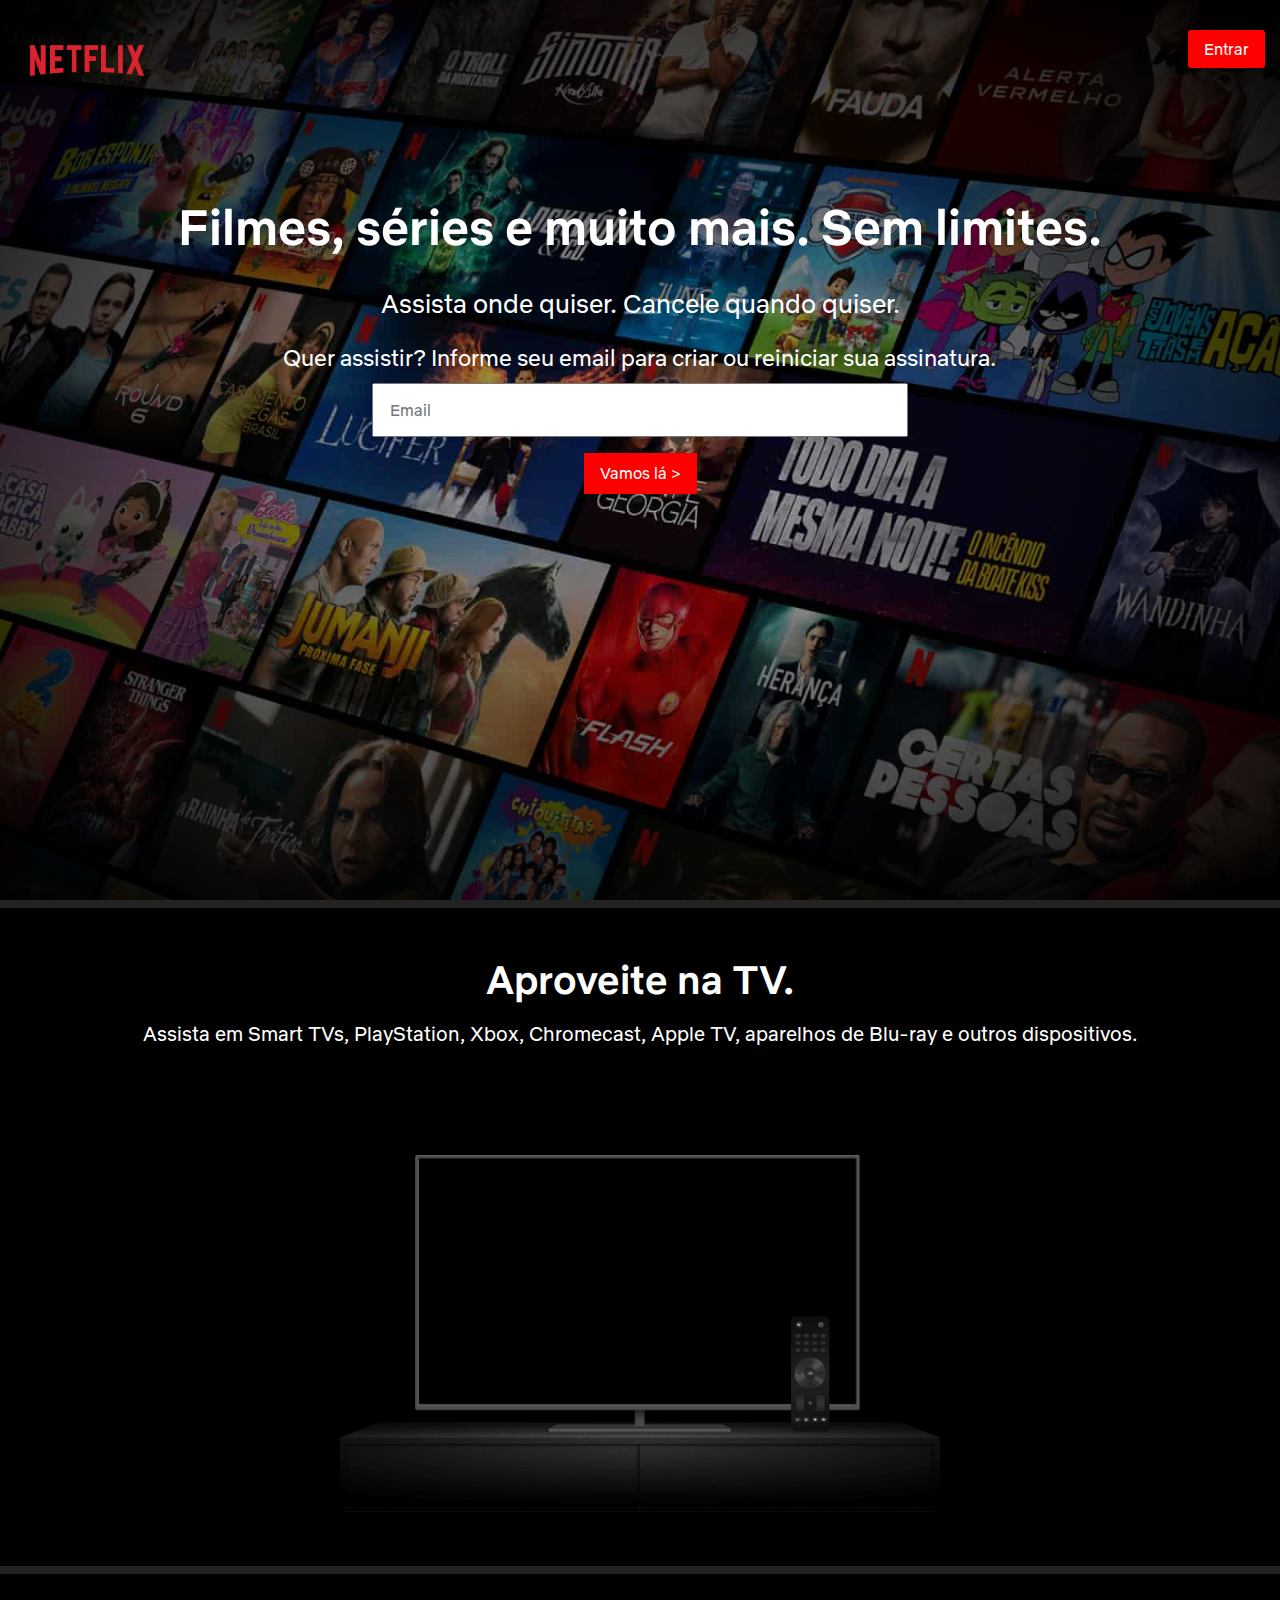
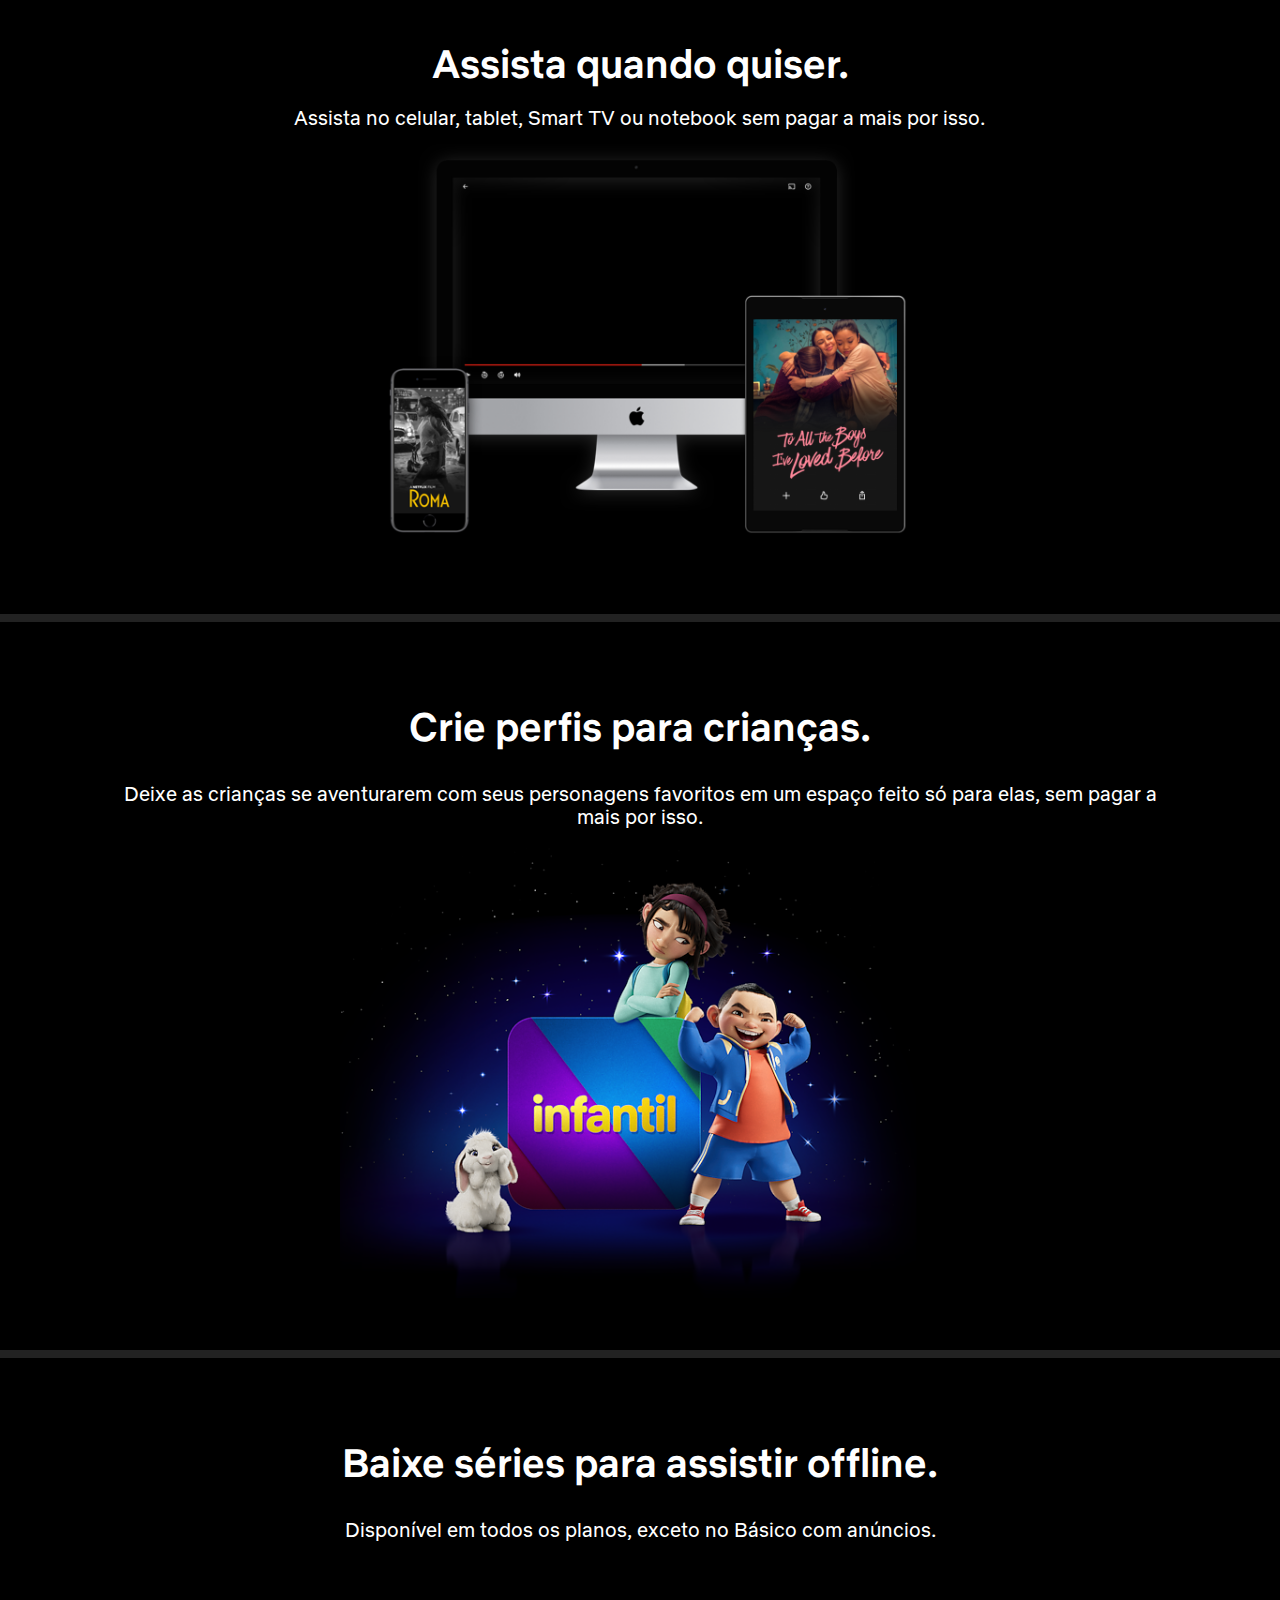
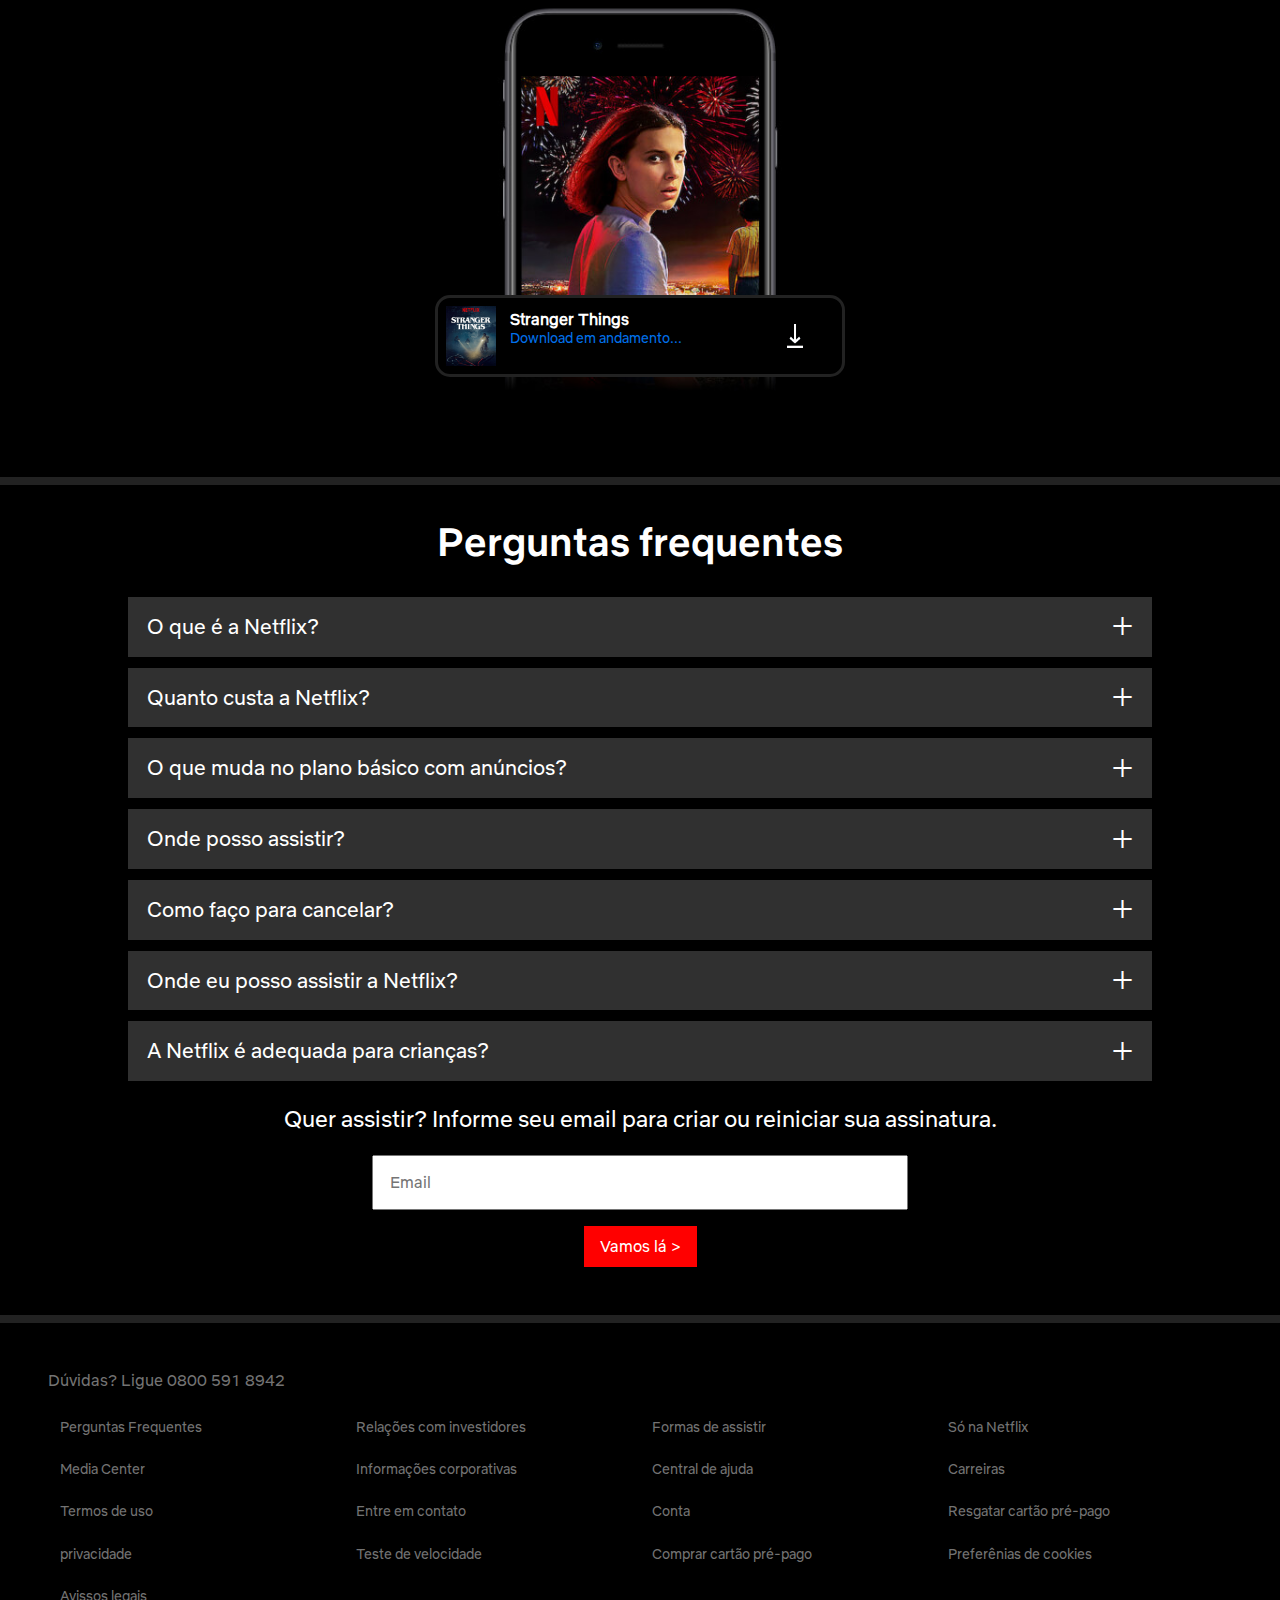
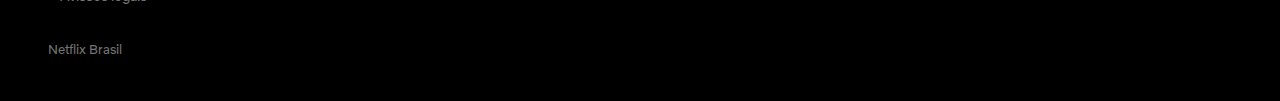
==== index.html @ 90522def "feat: finalizando a resposividade de 740px" ====
<!DOCTYPE html>
<html lang="pt-br">
<head>
    <meta charset="UTF-8">
    <meta http-equiv="X-UA-Compatible" content="IE=edge">
    <meta name="viewport" content="width=device-width, initial-scale=1.0">

    <!--Estilos-->
    <link rel="stylesheet" href="src/css/normalize.css">
    <link rel="stylesheet" href="src/css/styles.css">

    <title>Viniflix</title>
</head>
<body>
    <div class="background">
        <header class="header">
            <div class="header__logo">
                <img src="src/imgs/logo.png" alt="logo da netflix.">
            </div>
            <nav class="header__nav">
                <a href="#">Entrar</a>
            </nav>
        </header>
    
        <section class="topContent">
            <h1 class="topContent__title">Filmes, séries e muito mais. Sem limites.</h1>
            <p class="topContent__subtitle">Assista onde quiser. Cancele quando quiser.</p>
            <p class="topContent__paragraf">Quer assistir? Informe seu email para criar ou reiniciar sua assinatura.</p>
            <form class="forms" action="#" method="post">
                <input type="email" placeholder="Email">
                <input type="submit" value="Vamos lá >">
            </form>
        </section>
    </div>

    <section class="aproveite">
        <h2 class="aproveite__title">Aproveite na TV.</h2>
        <p class="aproveite__description">Assista em Smart TVs, PlayStation, Xbox, Chromecast, Apple TV, aparelhos de Blu-ray e outros dispositivos.</p>
        <div class="aproveite__img">
            <img src="src/imgs/tv.png" alt="moldura de uma tv.">
        </div>
    </section>

    <section class="assista">
        <h2 class="assista__title">Assista quando quiser.</h2>
        <p class="assista__description">Assista no celular, tablet, Smart TV ou notebook sem pagar a mais por isso.</p>
        <div class="assista__img">
            <img src="src/imgs/device-pile.png" alt="moldura de dispositivos portateis.">
        </div>
    </section>

    <section class="kid">
        <h2 class="kid__title">Crie perfis para crianças.</h2>
        <p class="kid__description">Deixe as crianças se aventurarem com seus personagens favoritos em um espaço feito só para elas, sem pagar a mais por isso.</p>
        <div class="kid__img">
            <img src="src/imgs/crianca.png" alt="imagem de representação infantil.">
        </div>
    </section>

    <section class="baixe">
        <h2 class="baixe__title">Baixe séries para assistir offline.</h2>
        <p class="baixe__description">Disponível em todos os planos, exceto no Básico com anúncios.</p>
        <img class="baixe__img" src="src/imgs/mobile-0819.jpg" alt="imagem de um dispositivo móvel.">
        <div class="baixe__download">
            <img src="src/imgs/boxshot.png" alt="capa do stranger things">
            <div>
                <p class="baixe__download__title">Stranger Things</p>
                <p class="baixe__download__description">Download em andamento...</p>
            </div>
            <img class="baixe__download__icon" src="src/imgs/download.gif" alt="icone de download">
        </div>
    </section>

    <section class="perguntas">
        <h2 class="perguntas__title">Perguntas frequentes</h2>
        <ul class="perguntas__list">
            <li>
                <button class="perguntas__btn">
                    <p>O que é a Netflix?</p>
                    <p class="perguntas__btn_icon">+</p>
                </button>
                <div class="perguntas__content perguntas__content--disabled">
                    <p>A Netflix é um serviço de streaming que oferece uma ampla variedade de séries, filmes e documentários premiados em milhares de aparelhos conectados à internet.</p>
                    <p>Você pode assistir a quantos filmes e séries quiser, quando e onde quiser – tudo por um preço mensal acessível. Aqui você sempre encontra novidades. A cada semana, adicionamos novas séries e filmes. </p>
                </div>
            </li>

            <li>
                <button class="perguntas__btn" >
                    <p>Quanto custa a Netflix?</p>
                    <p class="perguntas__btn_icon">+</p>
                </button>
                <div class="perguntas__content perguntas__content--disabled">
                    <p>Assista à Netflix no seu celular, tablet, Smart TV, notebook ou aparelho de streaming por uma taxa mensal única. Os planos variam de R$18,90 a R$55,90 por mês. Sem contrato nem taxas extras.</p>
                </div>
            </li>

            <li>
                <button class="perguntas__btn">
                    <p>O que muda no plano básico com anúncios?</p> 
                    <p class="perguntas__btn_icon">+</p>
                </button>
                <div class="perguntas__content perguntas__content--disabled">
                    <p>O plano Básico com anúncios é uma excelente maneira de assistir a séries e filmes por um preço mais baixo. Você pode assistir a seus títulos favoritos em qualquer aparelho e com intervalos limitados para anúncios. Este plano não permite downloads nem contém determinados filmes e séries com restrições de licenciamento. Há também algumas restrições de localização e aparelho. Saiba mais.</p>
                </div>
            </li>

            <li>
                <button class="perguntas__btn">
                    <p>Onde posso assistir?</p>
                    <p class="perguntas__btn_icon">+</p>
                </button>
                <div class="perguntas__content perguntas__content--disabled">
                    <p>Assista onde quiser, quando quiser. Faça login com sua conta Netflix em netflix.com para começar a assistir no computador ou em qualquer aparelho conectado à Internet compatível com o aplicativo Netflix, como Smart TVs, smartphones, tablets, aparelhos de streaming e videogames.</p>
                    <p>Você também pode baixar a sua série favorita com o aplicativo Netflix para iOS, Android ou Windows 10. Use downloads para levar a Netflix para onde quiser sem precisar de conexão com a Internet. Leve a Netflix com você para qualquer lugar.</p>
                </div>
            </li>

            <li>
                <button class="perguntas__btn">
                    <p>Como faço para cancelar?</p>
                    <p class="perguntas__btn_icon">+</p>
                </button>
                <div class="perguntas__content perguntas__content--disabled">
                    <p>A Netflix é flexível. Não há contratos nem compromissos. Você pode cancelar a sua conta na internet com apenas dois cliques. Não há taxa de cancelamento – você pode começar ou encerrar a sua assinatura a qualquer momento.</p>
                </div>
            </li>

            <li>
                <button class="perguntas__btn">
                   <p>Onde eu posso assistir a Netflix?</p>
                   <p class="perguntas__btn_icon">+</p>
                </button>
                <div class="perguntas__content perguntas__content--disabled">
                    <p>A Netflix tem um grande catálogo de filmes, documentários, séries, originais Netflix premiados e muito mais. Assista o quanto quiser, quando quiser.</p>
                </div>
            </li>

            <li>
                <button class="perguntas__btn">
                    <p>A Netflix é adequada para crianças?</p>
                    <p class="perguntas__btn_icon">+</p>
                </button>
                <div class="perguntas__content perguntas__content--disabled">
                    <p>A experiência infantil da Netflix faz parte da sua assinatura para que as crianças se divirtam em seu próprio espaço com séries e filmes familiares sob a supervisão dos responsáveis.</p>
                    <p>O recurso de controle parental, incluso nos perfis para crianças e protegido por PIN, permite restringir a classificação etária do conteúdo que as crianças podem ver e bloquear títulos específicos que você não quer que elas assistam.</p>
                </div>
            </li>
        </ul>

        <p class="perguntas__text">Quer assistir? Informe seu email para criar ou reiniciar sua assinatura.</p>

        <form class='forms' action="#" method="get">
            <input type="email" placeholder="Email">
            <input type="submit" value="Vamos lá >">
        </form>
    </section>   
    
    <footer class="footer">
        <p class="footer__text">Dúvidas? Ligue 0800 591 8942</p>
        <ul class="footer__list clearfix">
            <li><a href="#">Perguntas Frequentes</a></li>
            <li><a href="#">Relações com investidores</a></li>
            <li><a href="#">Formas de assistir</a></li>
            <li><a href="#">Só na Netflix</a></li>
            <li><a href="#">Media Center</a></li>
            <li><a href="#">Informações corporativas</a></li>
            <li><a href="#">Central de ajuda</a></li>
            <li><a href="#">Carreiras</a></li>
            <li><a href="#">Termos de uso</a></li>
            <li><a href="#">Entre em contato</a></li>
            <li><a href="#">Conta</a></li>
            <li><a href="#">Resgatar cartão pré-pago</a></li>
            <li><a href="#">privacidade</a></li>
            <li><a href="#">Teste de velocidade</a></li>
            <li><a href="#">Comprar cartão pré-pago</a></li>
            <li><a href="#">Preferênias de cookies</a></li>
            <li><a href="#">Avissos legais</a></li>
        </ul>
        <p class="footer__netflix">Netflix Brasil</p>
    </footer>
</body>
</html>
---- src/css/styles.css ----
@font-face {
    font-family: 'netflix-sans';
    src: url('../fonts/NetflixSans_W_Md.woff2');
}

@font-face {
    font-family: 'netflix-sans-regular';
    src: url('../fonts/NetflixSans_W_Rg.woff2');
}

body {
    font-size: 16px;
    font-family: 'netflix-sans';
    background-color: #000;
    color: #fff;
}

h1 {
    font-size: 1.75em;
    font-weight: 500;
}

h2 {
   font-size: 1.62em;
   font-weight: 500; 
}

p, a {
    font-size: 1.12em;
    font-weight: 300;
    font-family: 'netflix-sans-regular';
}

.clearfix::before {
    content: '';
    display: block;
    clear: both;
}

.forms input[type='email'] {
    width: 100%;
    padding: 1em 0.5em;
    margin-bottom: 1em;
}

.forms input[type='email']::placeholder {
    font-size: 14px;
    font-family: 'netflix-sans-regular';
}

.forms input[type='submit'] {
    color: #fff;
    background-color: red;
    border: none;
    padding: 0.7em 1em;
    font-family: 'netflix-sans-regular';
}

.background {
    background-image: radial-gradient(transparent, black), url('../imgs/background.jpg');
    background-position: center;
    background-size: cover;
}

.header {
    display: flex;
    justify-content: space-between;
    padding: 1.9em 0.937em;
}

.header__logo {
    width: 6.80em;
}

.header__logo img {
    max-width: 100%;
}

.header__nav a {
    display: inline-block;
    color: #fff;
    text-decoration: none;
    font-size: 1em;
    background-color: red;
    padding: 0.4em;
    border-radius: 3px;
}

.topContent {
    padding: 2.5em 2em 3.5em;
    text-align: center;
    border-bottom: 0.5em solid #222;
}

.aproveite {
    text-align: center;
    border-bottom: 8px solid #222;
    padding-bottom: 1em;
}

.aproveite__img {
    width: 90%;
    margin: auto;
}

.aproveite__img img {
    width: 100%;
}

.assista {
    text-align: center;
    border-bottom: 8px solid #222;
    padding: 1.5em 0 1.5em;
}

.assista__description {
    width: 90%;
    margin: auto;
}

.assista__img {
    width: 90%;
    margin: auto;
}

.assista__img img {
    max-width: 100%;
}

.kid {
    text-align: center;
    border-bottom: 8px solid #222;
    padding: 2em 0 2em;
}

.kid__description {
    width: 80%;
    margin: auto;
}

.kid__img {
    margin: auto;
    width: 90%;
}

.kid__img img {
    max-width: 100%;
}

.baixe {
    text-align: center;
    border-bottom: 8px solid #222;
}

.baixe__description {
    width: 85%;
    margin: auto;
}

.baixe__img {
    width: 90%;
}

.baixe__download {
    display: flex;
    width: 58%;
    margin: auto;
    border: 3px solid #222;
    transform: translateY(-100px);
    background-color: #000;
    padding: 0.5em 0.5em 0.5em;
    border-radius: 15px;
}

.baixe__download img {
    width: 40px;
    height: 50px;
}

.baixe__download div {
    margin-left: 0.9em;
    margin-right: 2em;
    margin-top: 0.8em;
}

.baixe__download__title {
    text-align: left;
    font-size: .9em;
    font-weight: bold;
    margin: 0;
}

.baixe__download__description {
    margin: 0;
    font-size: 0.8em;
    color: #0071EB;
}

.perguntas {
   text-align: center; 
   border-bottom: 8px solid #222;
   padding-bottom: 3em;
}

.perguntas__list {
    text-align: left;
    list-style: none;
    margin: 0;
    padding: 0;
}

.perguntas__btn {
    display: flex;
    justify-content: space-between;
    width: 100%;
    text-align: inherit;
    padding: .4em 1em;
    background-color: #303030;
    border: none;
    color: white;
    margin-top: .5em;
    cursor: pointer;
}

.perguntas__btn p {
    margin: 0;
}

.perguntas__btn p:nth-child(1) {
    align-self: center;
}

.perguntas__btn_icon {
    font-size: 2.1em;
    font-family: 'netflix';
}

.perguntas__content {
    background-color: #303030;
    margin-top: .1em;
    padding: 1em 0.1em;
}

.perguntas__content P {
    line-height: 1.4;
    margin-left: 5%;
    margin-right: 5%;
}

.perguntas__content--disabled {
    height: 0;
    overflow: hidden;
    padding: 0;
}

.perguntas__text{
    width: 80%;
    margin-left: auto;
    margin-right: auto;
}

.perguntas .forms {
    width: 85%;
    margin: auto;
}

.footer {
    padding: 2em 3em;
}

.footer__text {
    color: #737373;
    font-size: 1em;
}

.footer__list {
    list-style: none;
    margin: 0;
    padding: 0;
}

.footer__list li {
    width: 48%;
    float: left;
    margin: 1%;
}

.footer__list a {
    text-decoration: none;
    color: #737373;
    font-size: .85em;
}

.footer__list a:hover {
    text-decoration: underline;
}

.footer__netflix {
    clear: both;
    font-size: 0.8em;
    color: #737373;
    padding-top: 2em;
}

@media screen and (min-width: 550px){
    .background {
        height: 100vh;
        border-bottom: 8px solid #222;
    }

    .header__logo {
        width: 9em;
    }

    .header__nav a{
        padding: .6em 1em;
    }

    .topContent {
        border: none;
    }

    .topContent__title {
        font-size: 3.125em;
    }

    .topContent__subtitle {
        font-size: 1.625em;
    }

    .topContent__paragraf {
        font-size: 1.125em;
        width: 80%;
        margin: auto;
        padding-bottom: .5em;
    }

    .forms input[type='email'] {
        width: 90%;
        padding: .8em 0.5em;
    }

    .aproveite {
        padding: 3em;
    }

    .aproveite__title {
        font-size: 2.5em;
        margin: 0;
    }

    .aproveite__description {
        font-size: 1.25em;
    }

    .assista {
        padding: 2em;
    }

    .assista__title {
        font-size: 2.5em;
        margin-bottom: .5em;
    }

    .assista__description {
        font-size: 1.25em;
    }

    .kid {
        padding: 3em;
    }

    .kid__title {
        font-size: 2.5em;
    }

    .kid__description {
        font-size: 1.25em;
        width: 90%;
        padding-bottom: 1em;
    }

    .baixe {
        padding: 3em 3em 0;
    }
    
    .baixe__title {
        font-size: 2.5em;
    }

    .baixe__description {
        font-size: 1.25em;
        width: 100%;
    }

    .baixe__img {
        width: 100%;
    }

    .baixe__download div{
        margin-top: 0.3em;
    }

    .baixe__download img {
        width: 50px;
        height: 60px;
    }

    .baixe__download__title {
        font-size: 1em;
    }

    .baixe__download__description {
        font-size: 0.9em;
        text-align: left;
        line-height: 1.3;
    }

    .perguntas__title {
        font-size: 2.5em;
    }

    .perguntas__list {
        width: 80%;
        margin: auto;
        font-size: 1.16em;
    }

    .perguntas__content {
        padding: 0.1em 0.1em;
    }

    .perguntas__content--disabled {
        padding: 0;
    }

    .perguntas__content p {
        line-height: 1.2;
    }

    .perguntas__text {
        width: 70%;
    }

    .footer__list li {
        width: 30%;
        float: left;
        margin: 1% 1.5%;
    }
}

@media screen and (min-width: 740px) {
    .topContent__paragraf {
        font-size: 1.437em;
    }

    .forms input[type='email'] {
        display: block;
        width: 31.25em;
        margin: auto;
        margin-bottom: 1em;
        padding: 1em 1em;
    }

    .forms input[type='email']::placeholder {
        font-size: 1em;
    }

    .aproveite__img {
        width: 37.5em;
    }

    .assista__img {
        width: 37.5em;
    }

    .kid__img {
        width: 37.5em;
    }

    .baixe__img {
        width: 37.5em;
    }

    .baixe__download {
        width: 388px;
    }

    .baixe__download__icon {
        margin-left: 3.5em
    }

    .perguntas__text {
        font-size: 1.437em;
    }

    .footer__list li {
        width: 23%;
        float: left;
        margin: 1% 1%;
    }
}
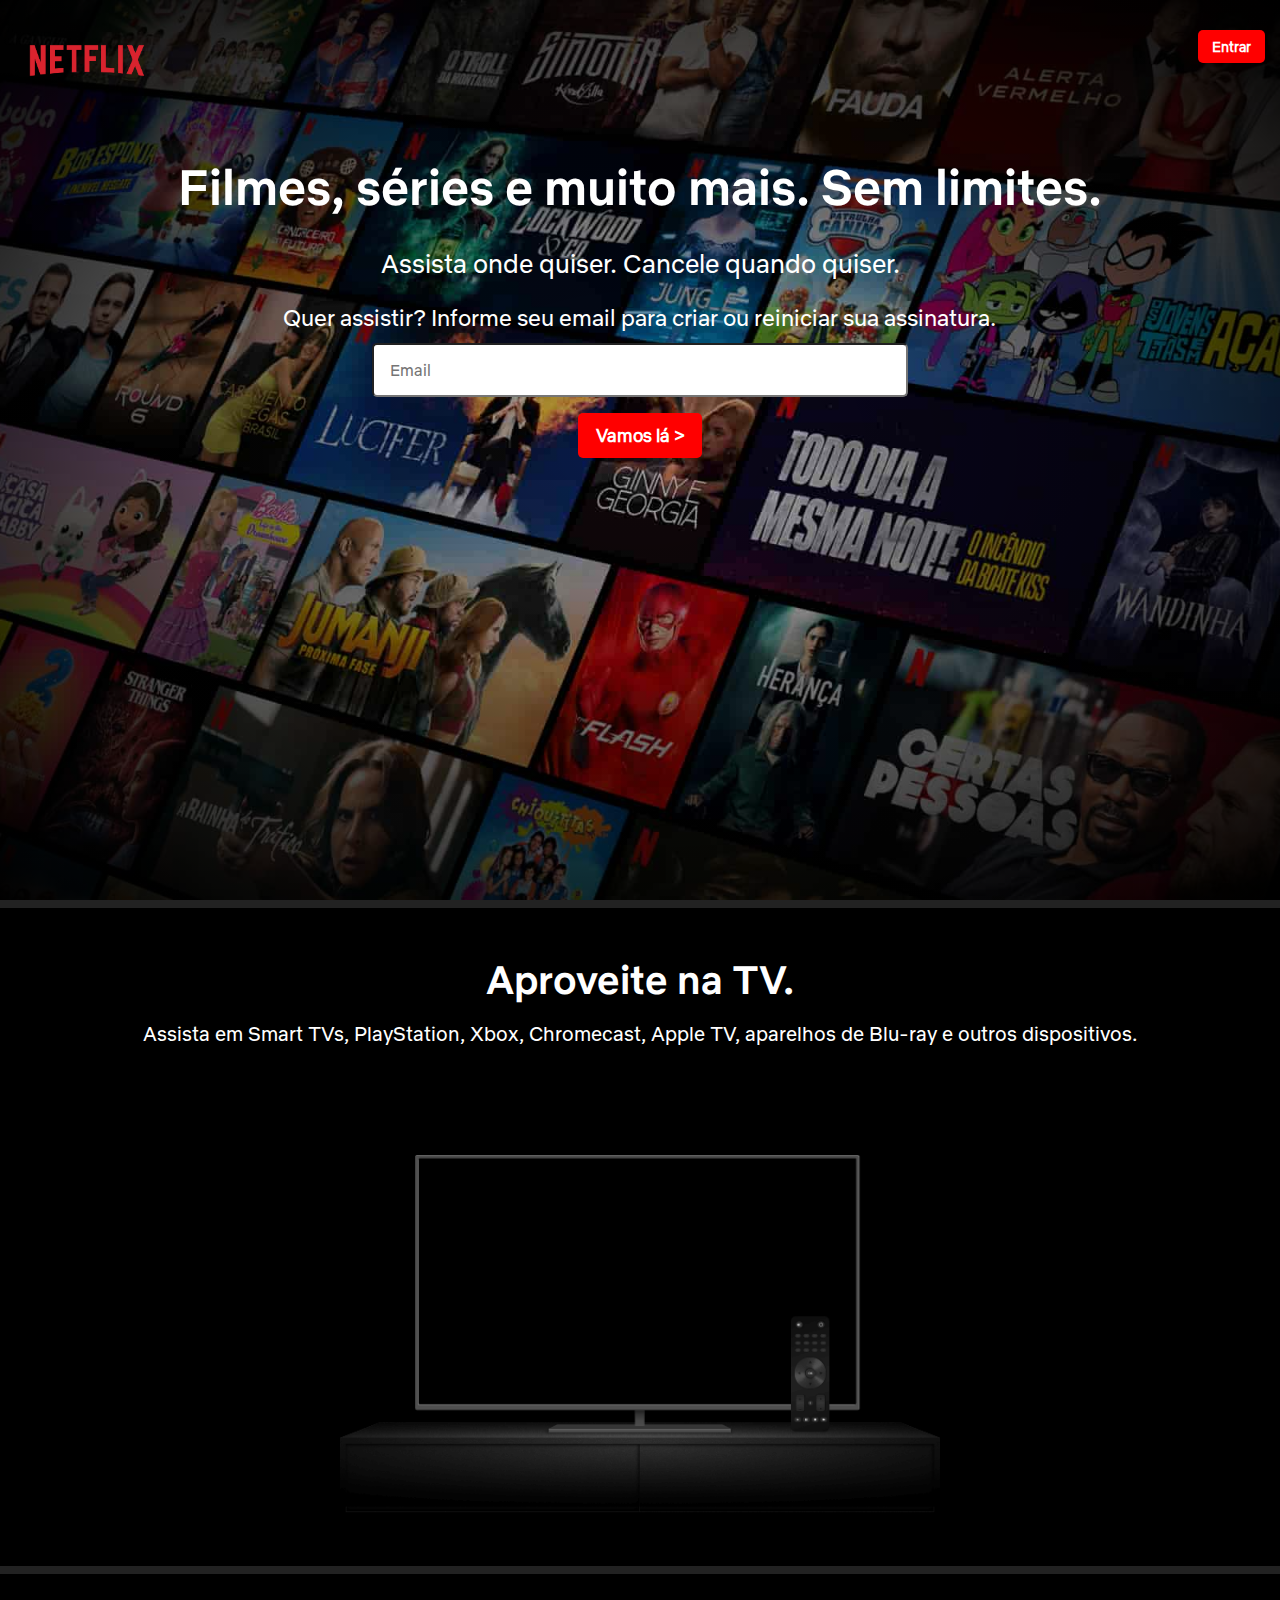
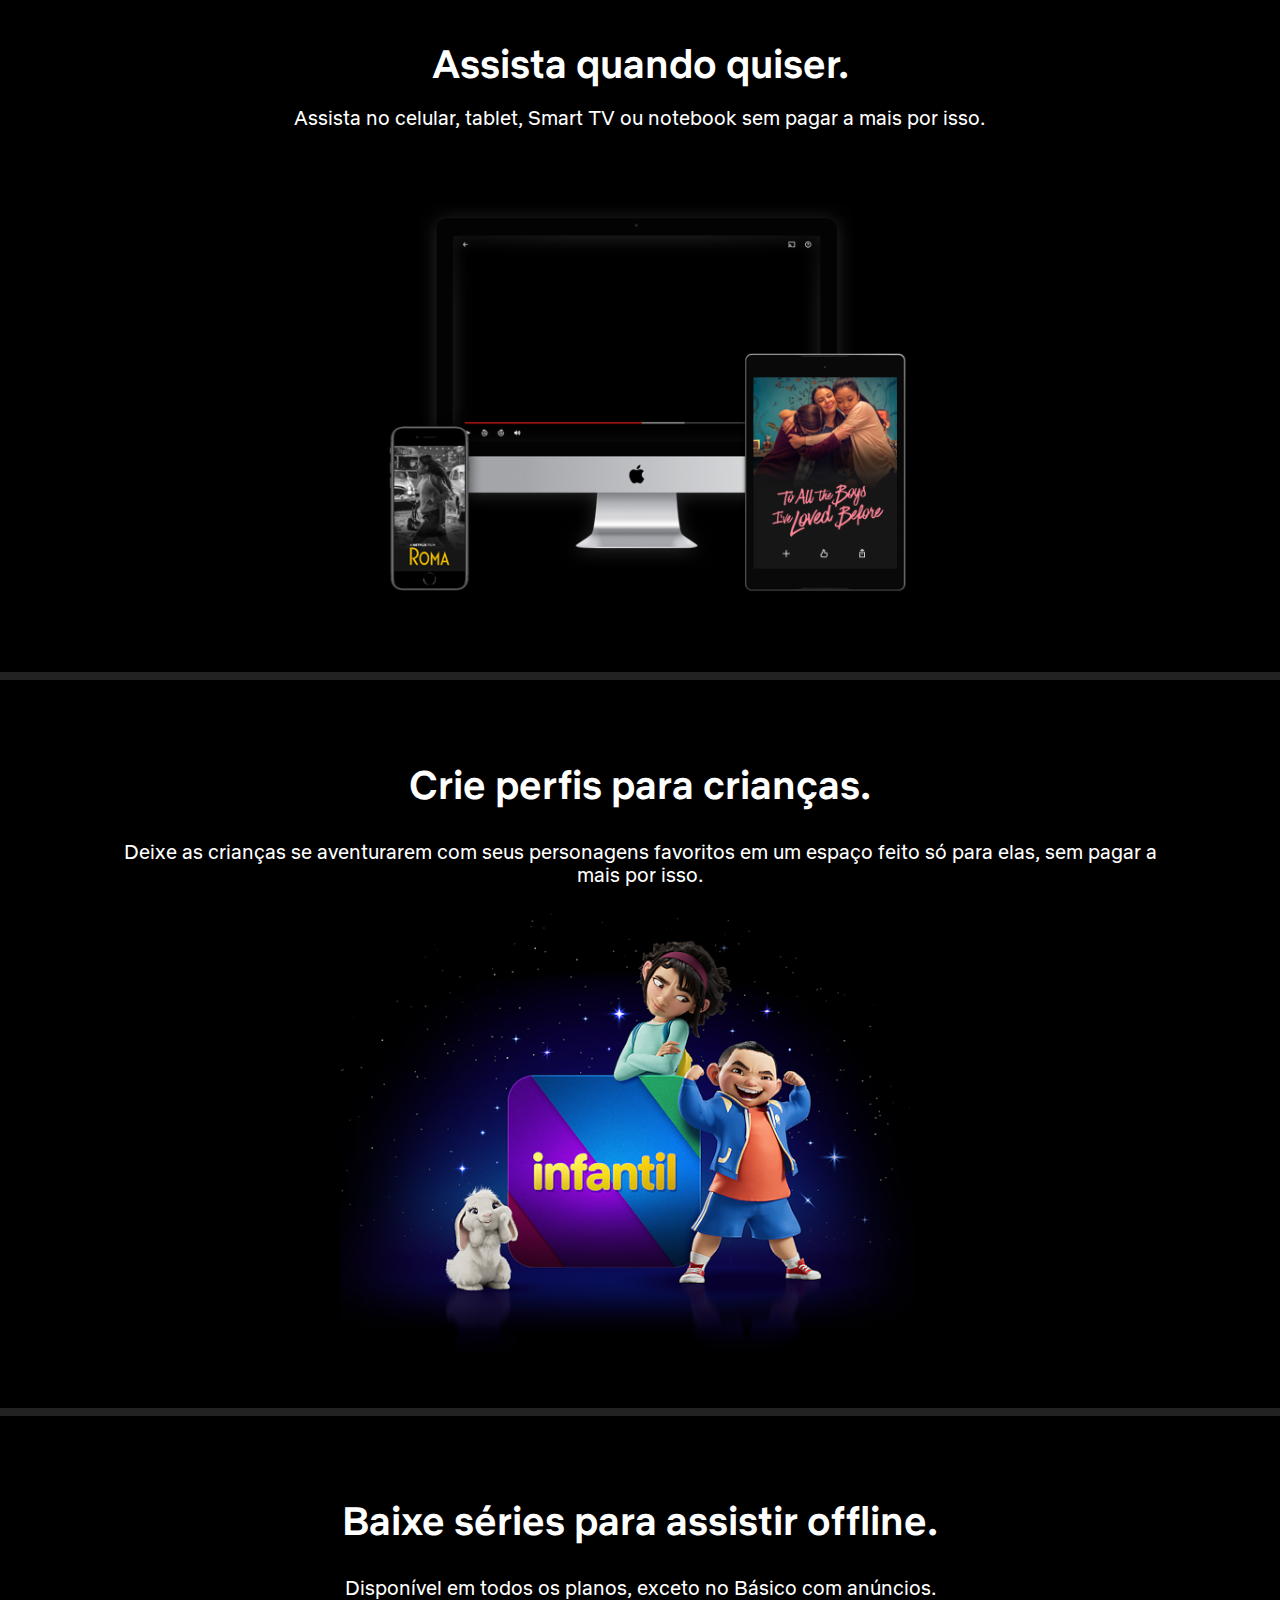
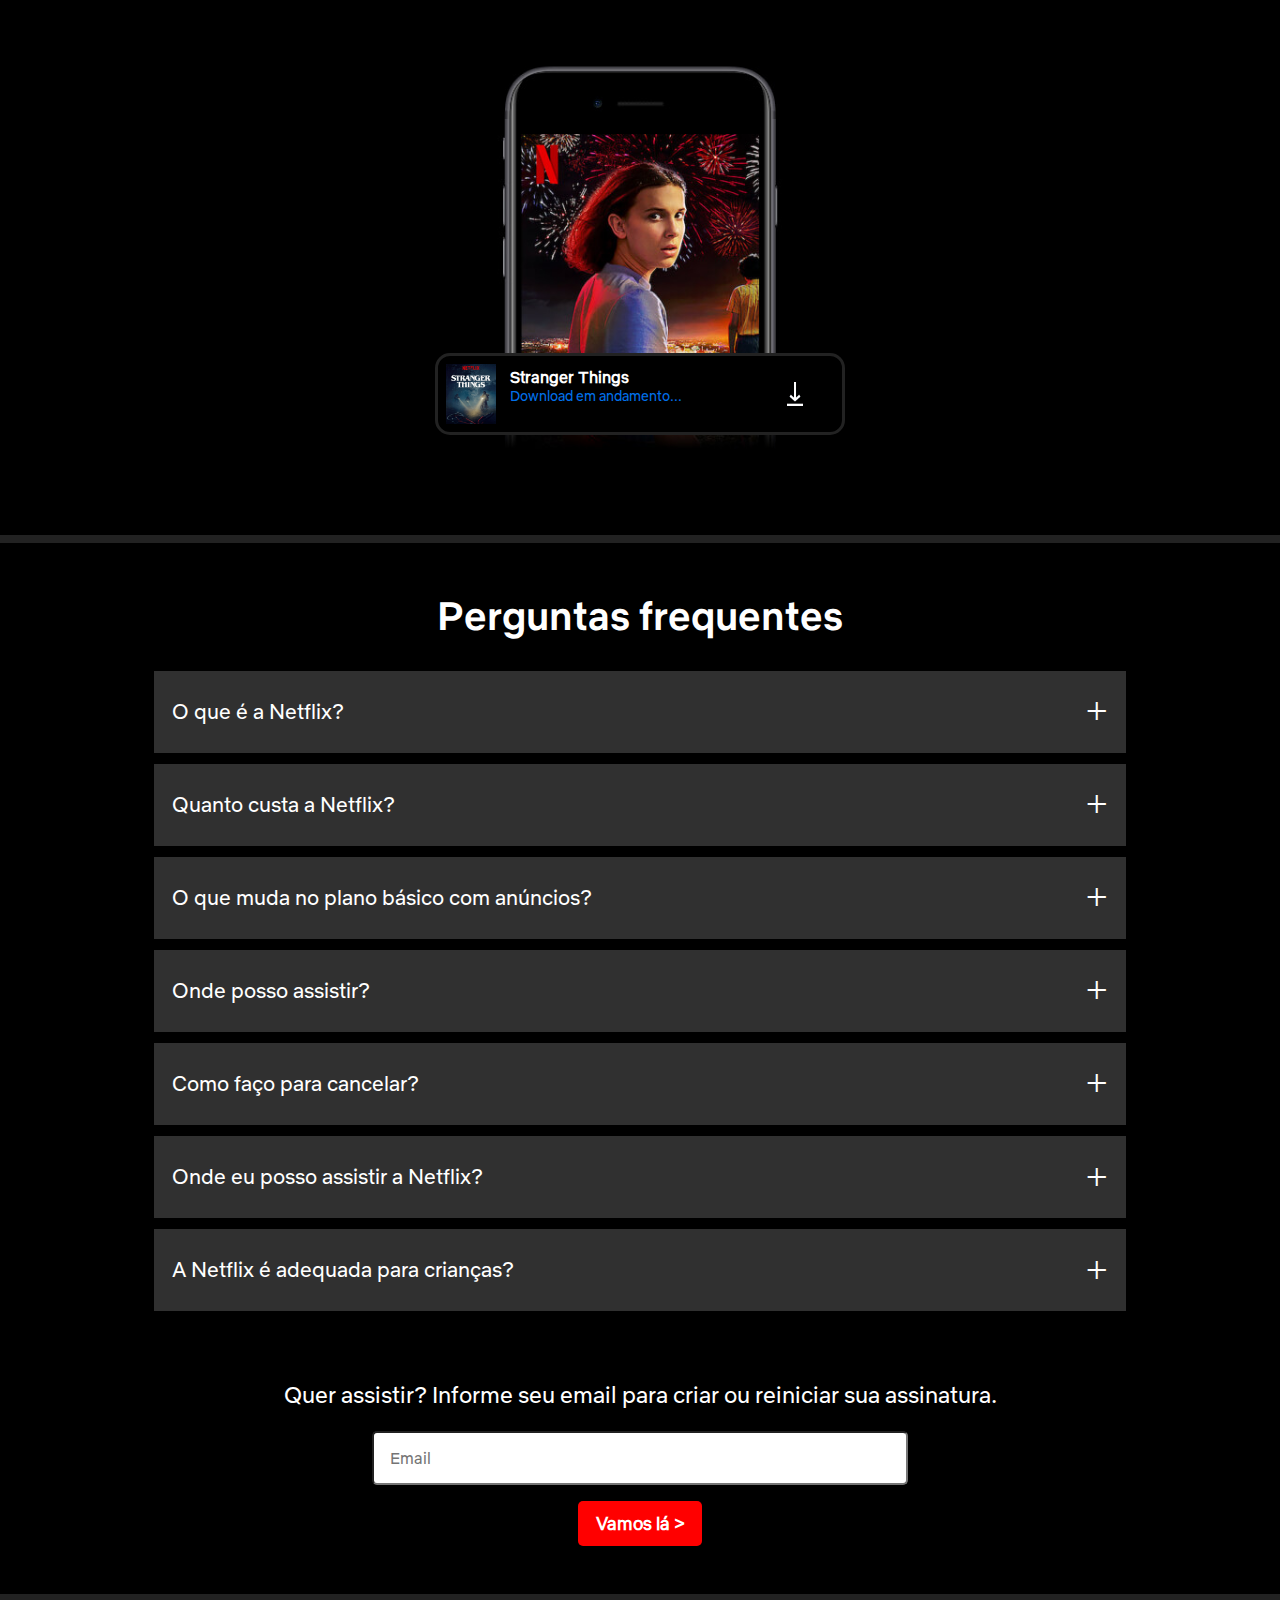
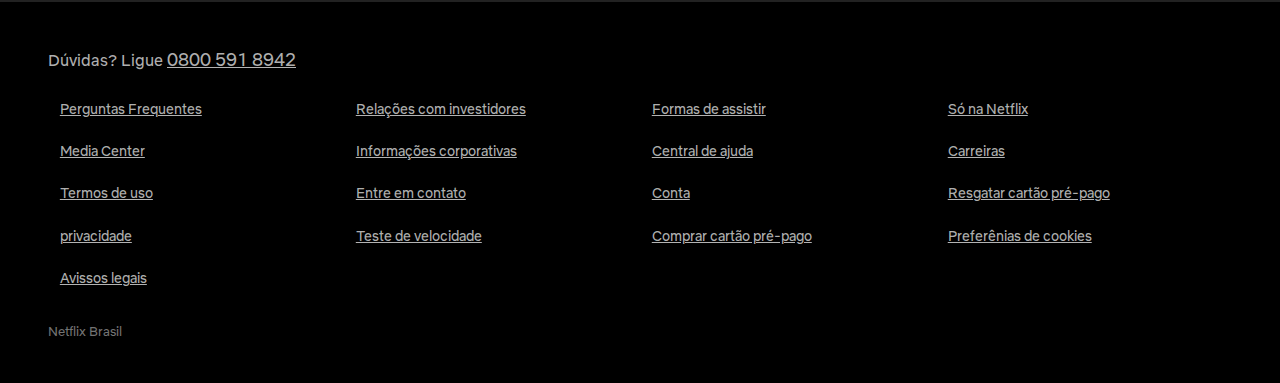
==== commit 3c22c9fc: "fix: corrigindo estilo do footer" ====
--- a/index.html
+++ b/index.html
@@ -157,7 +157,7 @@
     </section>   
     
     <footer class="footer">
-        <p class="footer__text">Dúvidas? Ligue 0800 591 8942</p>
+        <p class="footer__text">Dúvidas? Ligue <a href="#">0800 591 8942</a></p>
         <ul class="footer__list clearfix">
             <li><a href="#">Perguntas Frequentes</a></li>
             <li><a href="#">Relações com investidores</a></li>
--- a/src/css/styles.css
+++ b/src/css/styles.css
@@ -38,9 +38,10 @@
 }
 
 .forms input[type='email'] {
-    width: 100%;
+    width: 90%;
     padding: 1em 0.5em;
     margin-bottom: 1em;
+    border-radius: 5px;
 }
 
 .forms input[type='email']::placeholder {
@@ -54,6 +55,13 @@
     border: none;
     padding: 0.7em 1em;
     font-family: 'netflix-sans-regular';
+    font-size: 1.1em;
+    font-weight: 600;
+    border-radius: 5px;
+}
+
+.forms input[type='submit']:hover {
+    background-color: rgb(190, 0, 0);
 }
 
 .background {
@@ -80,22 +88,40 @@
     display: inline-block;
     color: #fff;
     text-decoration: none;
-    font-size: 1em;
+    font-size: 0.875em;
+    font-weight: bold;
     background-color: red;
-    padding: 0.4em;
-    border-radius: 3px;
+    padding: .5em 1em;
+    border-radius: 5px;
+}
+
+.header__nav a:hover {
+    background-color: rgb(190, 0, 0);
 }
 
 .topContent {
-    padding: 2.5em 2em 3.5em;
+    padding: 0em 2em 3.5em;
     text-align: center;
     border-bottom: 0.5em solid #222;
+}
+
+.topContent__title {
+    font-size: 2em;
 }
 
 .aproveite {
     text-align: center;
     border-bottom: 8px solid #222;
-    padding-bottom: 1em;
+    padding-bottom: 5em;
+    padding-top: 1em;
+}
+
+.aproveite__title {
+    font-size: 2em;
+}
+
+.aproveite__description {
+    font-size: 1.125em;
 }
 
 .aproveite__img {
@@ -113,9 +139,16 @@
     padding: 1.5em 0 1.5em;
 }
 
+.assista__title {
+    font-size: 2em;
+}
+
 .assista__description {
-    width: 90%;
-    margin: auto;
+    font-size: 1.125em;
+    width: 90%;
+    margin-left: auto;
+    margin-right: auto;
+    padding-bottom: 1.9em;
 }
 
 .assista__img {
@@ -130,11 +163,16 @@
 .kid {
     text-align: center;
     border-bottom: 8px solid #222;
-    padding: 2em 0 2em;
+    padding: 2em 0 4em;
+}
+
+.kid__title {
+    font-size: 2em;
 }
 
 .kid__description {
-    width: 80%;
+    width: 90%;
+    font-size: 1.125em;
     margin: auto;
 }
 
@@ -149,7 +187,12 @@
 
 .baixe {
     text-align: center;
+    padding: 2em .5em .5em;
     border-bottom: 8px solid #222;
+}
+
+.baixe__title {
+    font-size: 2em;
 }
 
 .baixe__description {
@@ -163,7 +206,7 @@
 
 .baixe__download {
     display: flex;
-    width: 58%;
+    width: 62%;
     margin: auto;
     border: 3px solid #222;
     transform: translateY(-100px);
@@ -186,7 +229,7 @@
 .baixe__download__title {
     text-align: left;
     font-size: .9em;
-    font-weight: bold;
+    font-weight: 600;
     margin: 0;
 }
 
@@ -199,7 +242,11 @@
 .perguntas {
    text-align: center; 
    border-bottom: 8px solid #222;
-   padding-bottom: 3em;
+   padding: 1em 2em 3em;
+}
+
+.perguntas__title {
+    font-size: 2em;
 }
 
 .perguntas__list {
@@ -214,7 +261,7 @@
     justify-content: space-between;
     width: 100%;
     text-align: inherit;
-    padding: .4em 1em;
+    padding: 1em 1em;
     background-color: #303030;
     border: none;
     color: white;
@@ -254,7 +301,8 @@
 }
 
 .perguntas__text{
-    width: 80%;
+    width: 90%;
+    margin-top: 3em;
     margin-left: auto;
     margin-right: auto;
 }
@@ -269,8 +317,12 @@
 }
 
 .footer__text {
-    color: #737373;
+    color: rgba(255, 255, 255, 0.7);
     font-size: 1em;
+}
+
+.footer__text a{
+    color: rgba(255, 255, 255, 0.7);
 }
 
 .footer__list {
@@ -287,8 +339,9 @@
 
 .footer__list a {
     text-decoration: none;
-    color: #737373;
+    color: rgba(255, 255, 255, 0.7);;
     font-size: .85em;
+    text-decoration: underline;
 }
 
 .footer__list a:hover {
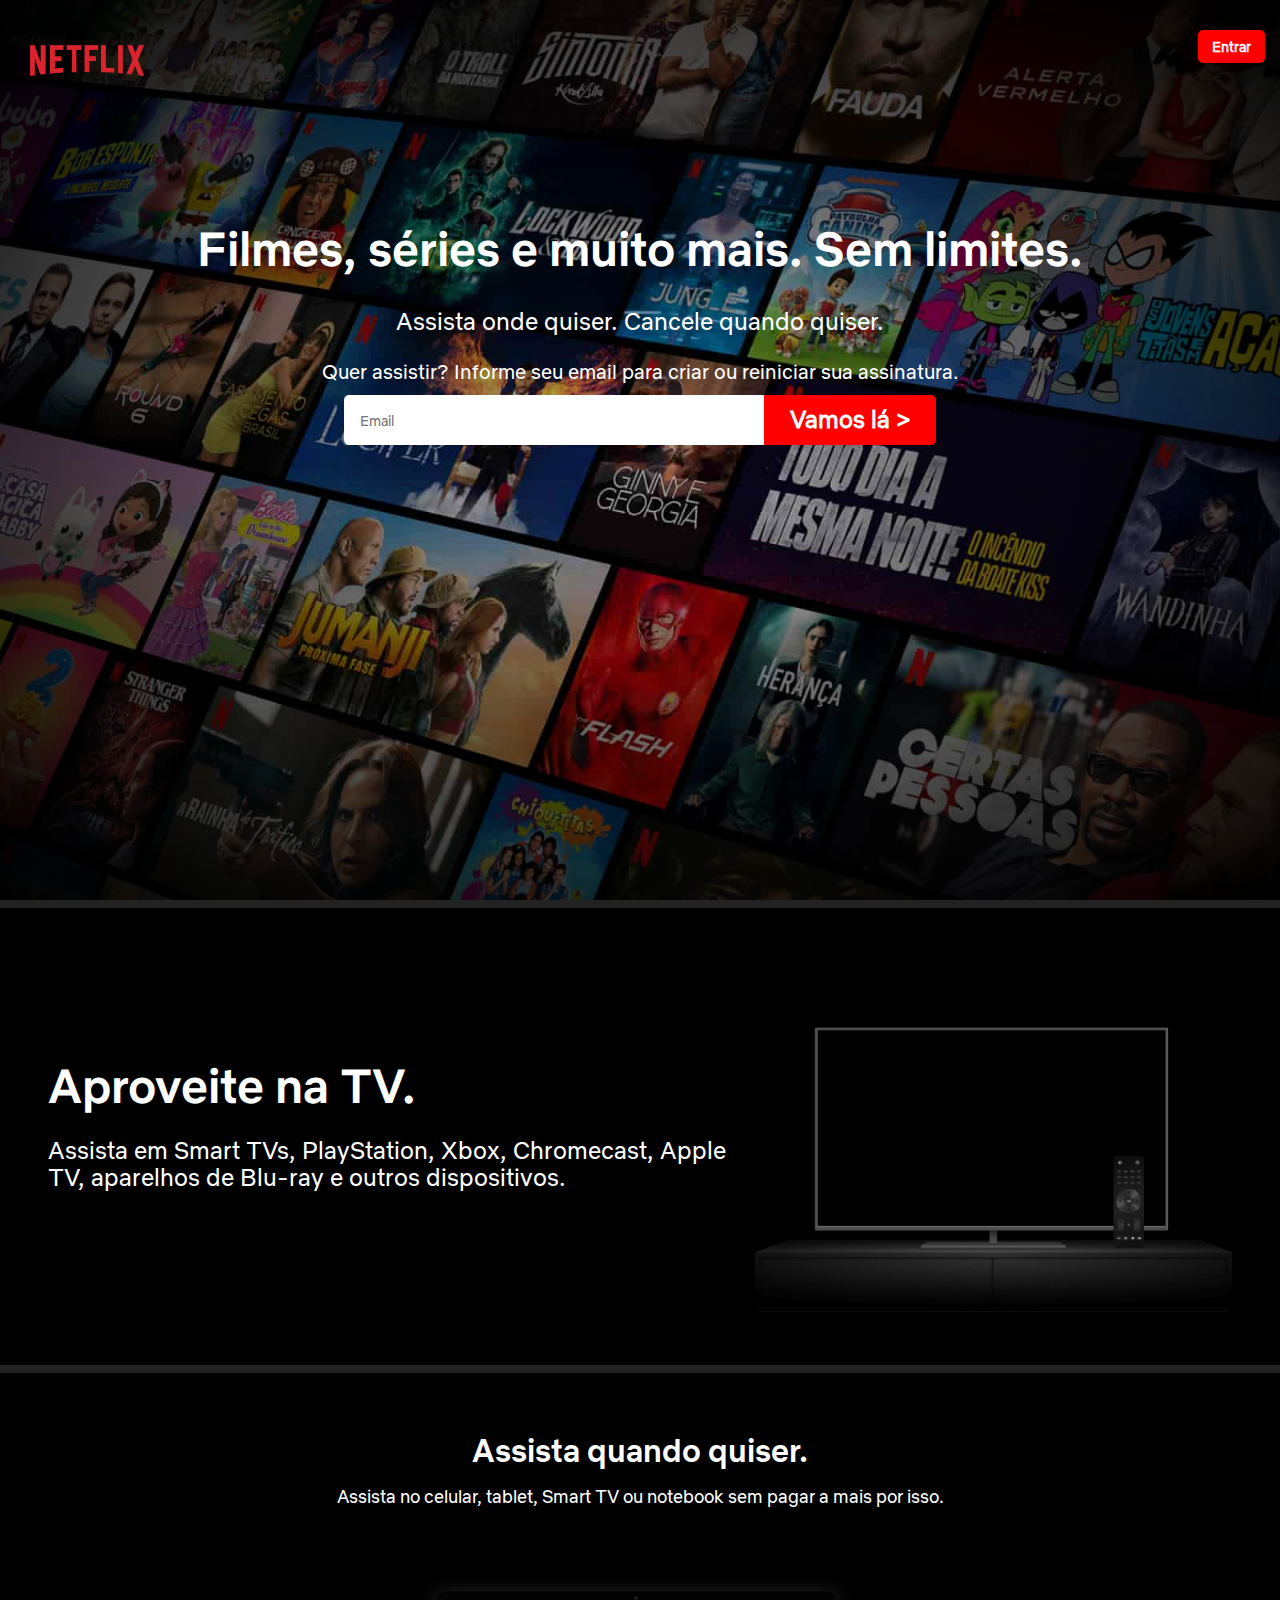
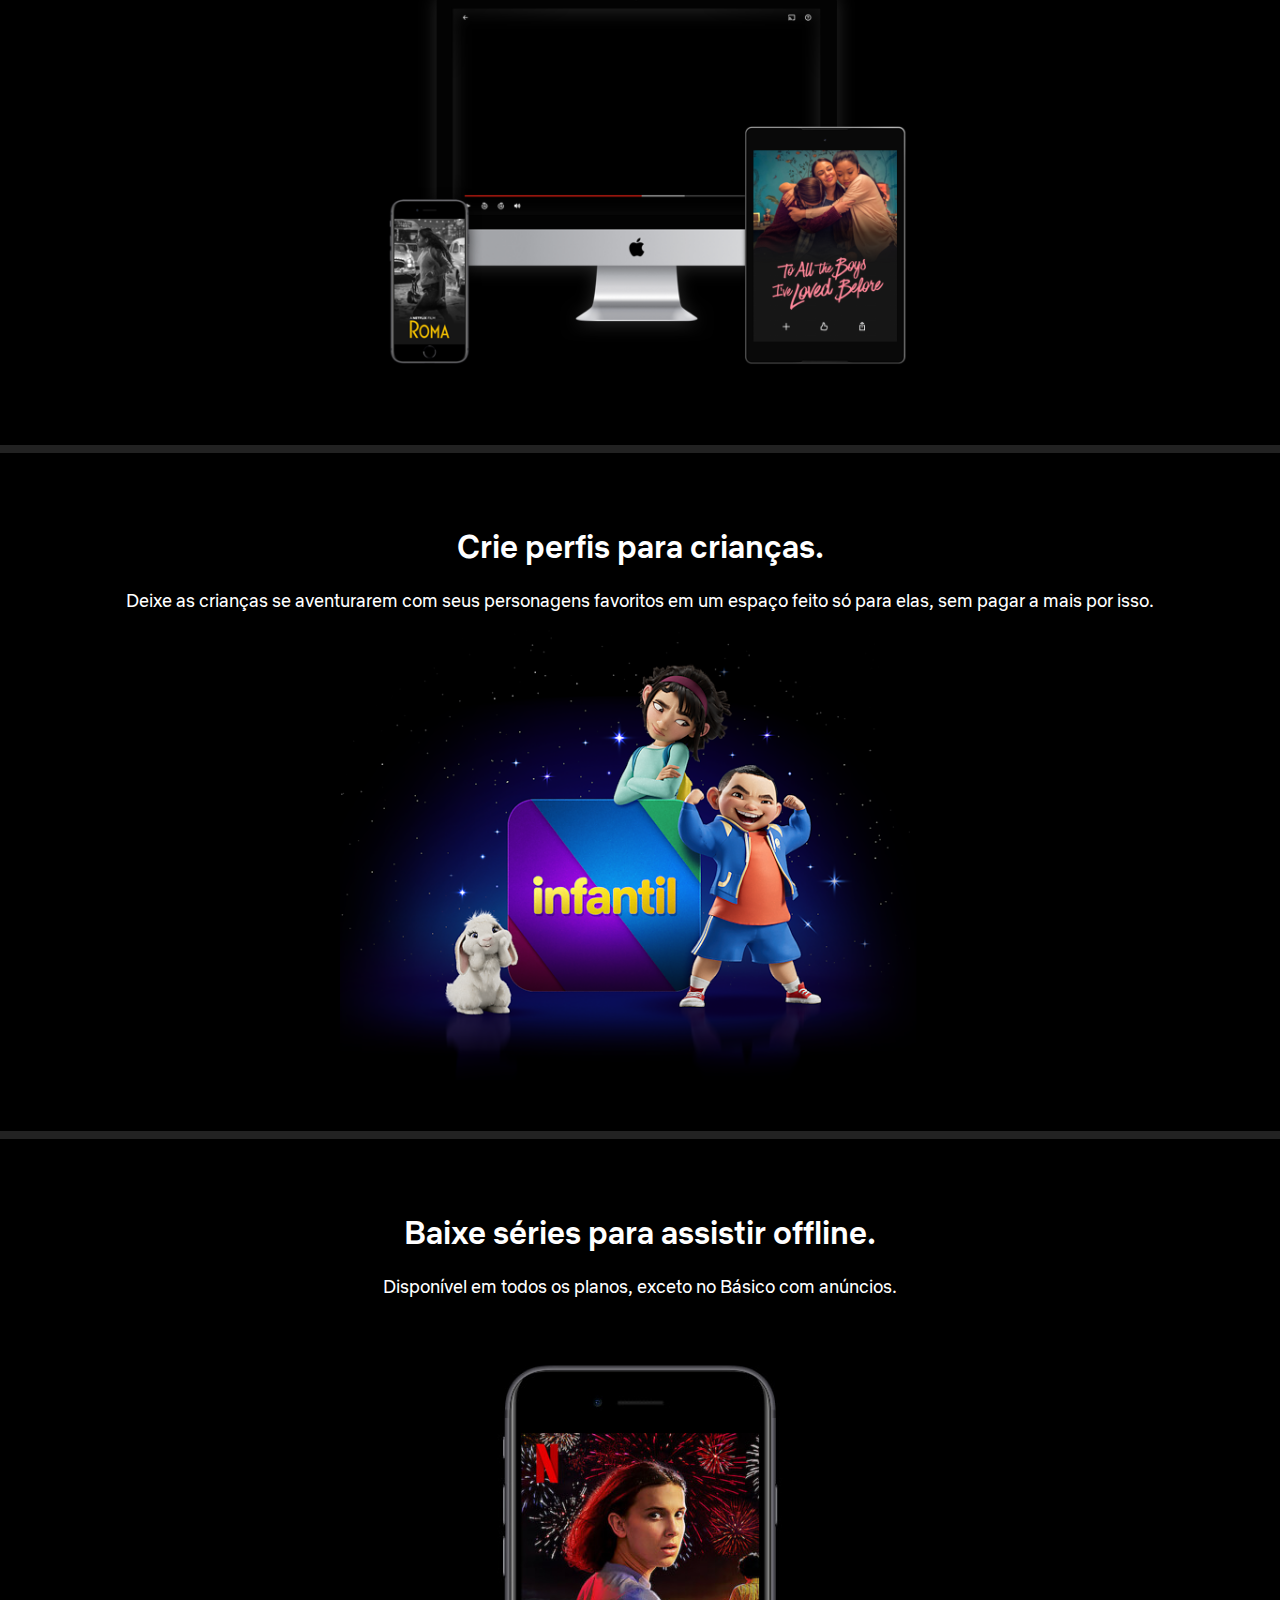
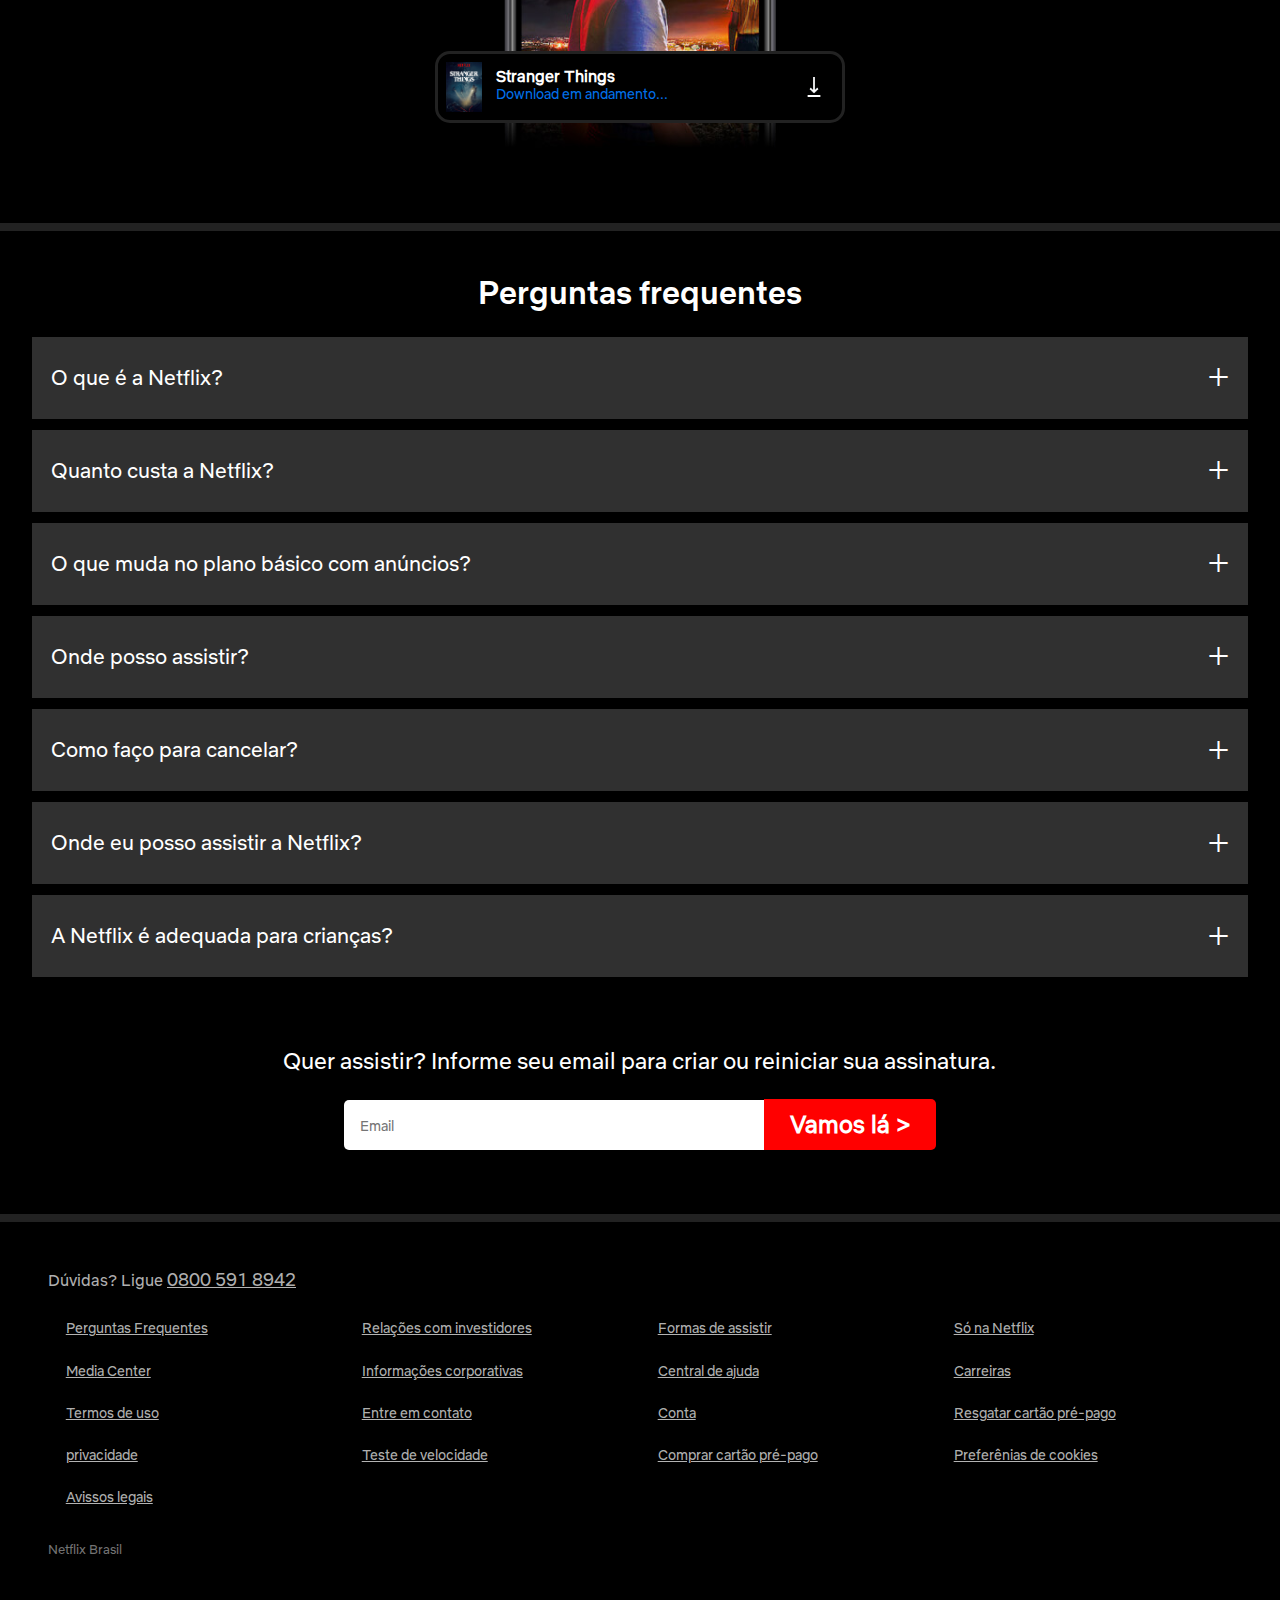
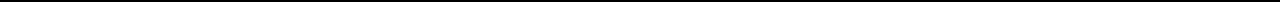
==== commit 290d4d4d: "feat: concluindo responsividade de 960px na seção aproveite" ====
--- a/index.html
+++ b/index.html
@@ -34,8 +34,10 @@
     </div>
 
     <section class="aproveite">
-        <h2 class="aproveite__title">Aproveite na TV.</h2>
-        <p class="aproveite__description">Assista em Smart TVs, PlayStation, Xbox, Chromecast, Apple TV, aparelhos de Blu-ray e outros dispositivos.</p>
+        <div>
+            <h2 class="aproveite__title">Aproveite na TV.</h2>
+            <p class="aproveite__description">Assista em Smart TVs, PlayStation, Xbox, Chromecast, Apple TV, aparelhos de Blu-ray e outros dispositivos.</p>
+        </div>
         <div class="aproveite__img">
             <img src="src/imgs/tv.png" alt="moldura de uma tv.">
         </div>
--- a/src/css/styles.css
+++ b/src/css/styles.css
@@ -42,6 +42,7 @@
     padding: 1em 0.5em;
     margin-bottom: 1em;
     border-radius: 5px;
+    border: none;
 }
 
 .forms input[type='email']::placeholder {
@@ -213,6 +214,10 @@
     background-color: #000;
     padding: 0.5em 0.5em 0.5em;
     border-radius: 15px;
+}
+
+.baixe__download__description {
+    text-align: left;
 }
 
 .baixe__download img {
@@ -339,8 +344,8 @@
 
 .footer__list a {
     text-decoration: none;
-    color: rgba(255, 255, 255, 0.7);;
-    font-size: .85em;
+    color: rgba(255, 255, 255, 0.7);
+    font-size: .875em;
     text-decoration: underline;
 }
 
@@ -355,9 +360,9 @@
     padding-top: 2em;
 }
 
-@media screen and (min-width: 550px){
+@media screen and (min-width: 550px) {
     .background {
-        height: 100vh;
+        /* height: 100vh; */
         border-bottom: 8px solid #222;
     }
 
@@ -373,17 +378,17 @@
         border: none;
     }
 
-    .topContent__title {
+   /*  .topContent__title {
         font-size: 3.125em;
-    }
-
-    .topContent__subtitle {
+    } */
+
+    /* .topContent__subtitle {
         font-size: 1.625em;
-    }
+    } */
 
     .topContent__paragraf {
         font-size: 1.125em;
-        width: 80%;
+        width: 90%;
         margin: auto;
         padding-bottom: .5em;
     }
@@ -398,12 +403,12 @@
     }
 
     .aproveite__title {
-        font-size: 2.5em;
+        /* font-size: 2.5em; */
         margin: 0;
     }
 
     .aproveite__description {
-        font-size: 1.25em;
+        font-size: 1.125em;
     }
 
     .assista {
@@ -411,12 +416,13 @@
     }
 
     .assista__title {
-        font-size: 2.5em;
+        /* font-size: 2.5em; */
         margin-bottom: .5em;
     }
 
     .assista__description {
-        font-size: 1.25em;
+        font-size: 1.125em;
+        width: 100%;
     }
 
     .kid {
@@ -424,25 +430,25 @@
     }
 
     .kid__title {
-        font-size: 2.5em;
+        /* font-size: 2.5em; */
     }
 
     .kid__description {
-        font-size: 1.25em;
-        width: 90%;
+        font-size: 1.125em;
+        width: 100%;
         padding-bottom: 1em;
     }
 
     .baixe {
-        padding: 3em 3em 0;
+        padding: 3em 2em 0;
     }
     
     .baixe__title {
-        font-size: 2.5em;
+        /* font-size: 2.5em; */
     }
 
     .baixe__description {
-        font-size: 1.25em;
+        font-size: 1.125em;
         width: 100%;
     }
 
@@ -452,11 +458,73 @@
 
     .baixe__download div{
         margin-top: 0.3em;
+        width: 100%;
     }
 
     .baixe__download img {
-        width: 50px;
-        height: 60px;
+        width: 40px;
+        height: 50px;
+    }
+
+    .baixe__download__title {
+        font-size: 0.875em;
+    }
+
+    .baixe__download__description {
+        font-size: 0.75em;
+        text-align: left;
+        line-height: 1.3;
+    }
+
+    .perguntas__title {
+        /* font-size: 2.5em; */
+    }
+
+    .perguntas__list {
+        width: 100%;
+        margin: auto;
+        font-size: 1.16em;
+    }
+
+    .perguntas__content {
+        padding: 0.1em 0.1em;
+    }
+
+    .perguntas__content--disabled {
+        padding: 0;
+    }
+
+    .perguntas__content p {
+        line-height: 1.2;
+    }
+
+    .perguntas__text {
+        width: 90%;
+    }
+
+    .footer__list li {
+       /*  width: 30%;
+        float: left;
+        margin: 1% 1.5%; */
+    }
+}
+
+@media screen and (min-width: 600px) {
+    .forms input[type='email'] {
+        width: 50%;
+        border-radius: 0;
+        padding: 1em;
+        border-radius: 5px 0 0 5px
+    }
+
+    .forms input[type='submit'] {
+        width: 30%;
+        margin-left: -6px;
+        border-radius: 0;
+        font-size: 1.5em;
+        padding: 0.48em 1em;
+        transform: translateY(2px);
+        border-radius: 0 5px 5px 0;
     }
 
     .baixe__download__title {
@@ -464,41 +532,25 @@
     }
 
     .baixe__download__description {
-        font-size: 0.9em;
-        text-align: left;
-        line-height: 1.3;
-    }
-
-    .perguntas__title {
-        font-size: 2.5em;
-    }
-
-    .perguntas__list {
-        width: 80%;
-        margin: auto;
-        font-size: 1.16em;
-    }
-
-    .perguntas__content {
-        padding: 0.1em 0.1em;
-    }
-
-    .perguntas__content--disabled {
-        padding: 0;
-    }
-
-    .perguntas__content p {
-        line-height: 1.2;
-    }
-
-    .perguntas__text {
-        width: 70%;
-    }
-
+        font-size: 0.875em;
+    }
+}
+
+@media screen and (min-width: 625px) {
     .footer__list li {
         width: 30%;
         float: left;
         margin: 1% 1.5%;
+     }   
+}
+
+@media screen and (min-width: 710px) {
+    .forms input[type='email'] {
+        width: 390px;
+    }
+
+    .forms input[type='submit'] {
+        width: 172px;
     }
 }
 
@@ -507,17 +559,20 @@
         font-size: 1.437em;
     }
 
-    .forms input[type='email'] {
-        display: block;
-        width: 31.25em;
+    /* .forms input[type='email'] {
+        width: 50%;
         margin: auto;
         margin-bottom: 1em;
         padding: 1em 1em;
     }
 
-    .forms input[type='email']::placeholder {
+    .forms input[type='submit'] {
+        width: 30%;
+    } */
+
+/*     .forms input[type='email']::placeholder {
         font-size: 1em;
-    }
+    } */
 
     .aproveite__img {
         width: 37.5em;
@@ -547,9 +602,54 @@
         font-size: 1.437em;
     }
 
-    .footer__list li {
+    /* .footer__list li {
         width: 23%;
         float: left;
         margin: 1% 1%;
+    } */
+}
+
+@media screen and (min-width: 810px) {
+    .footer__list li {
+        width: 22%;
+        float: left;
+        margin: 1% 1.5%;
+     } 
+}
+
+@media screen and (min-width: 960px) {
+    .background {
+        height: 100vh;
+    }
+
+    .topContent__title {
+        font-size: 3em;
+        margin-top: 2em;
+    }
+
+    .topContent__subtitle {
+        font-size: 1.5em;
+    }
+
+    .topContent__paragraf {
+        font-size: 1.25em;
+    }
+
+    .aproveite {
+        display: flex;
+        align-items: center;
+        text-align: left;
+    }
+
+    .aproveite__title {
+        font-size: 3em;
+    }
+
+    .aproveite__description {
+        font-size: 1.5em;
+    }
+
+    .aproveite div:nth-child(1) {
+        width: 75%;
     }
 }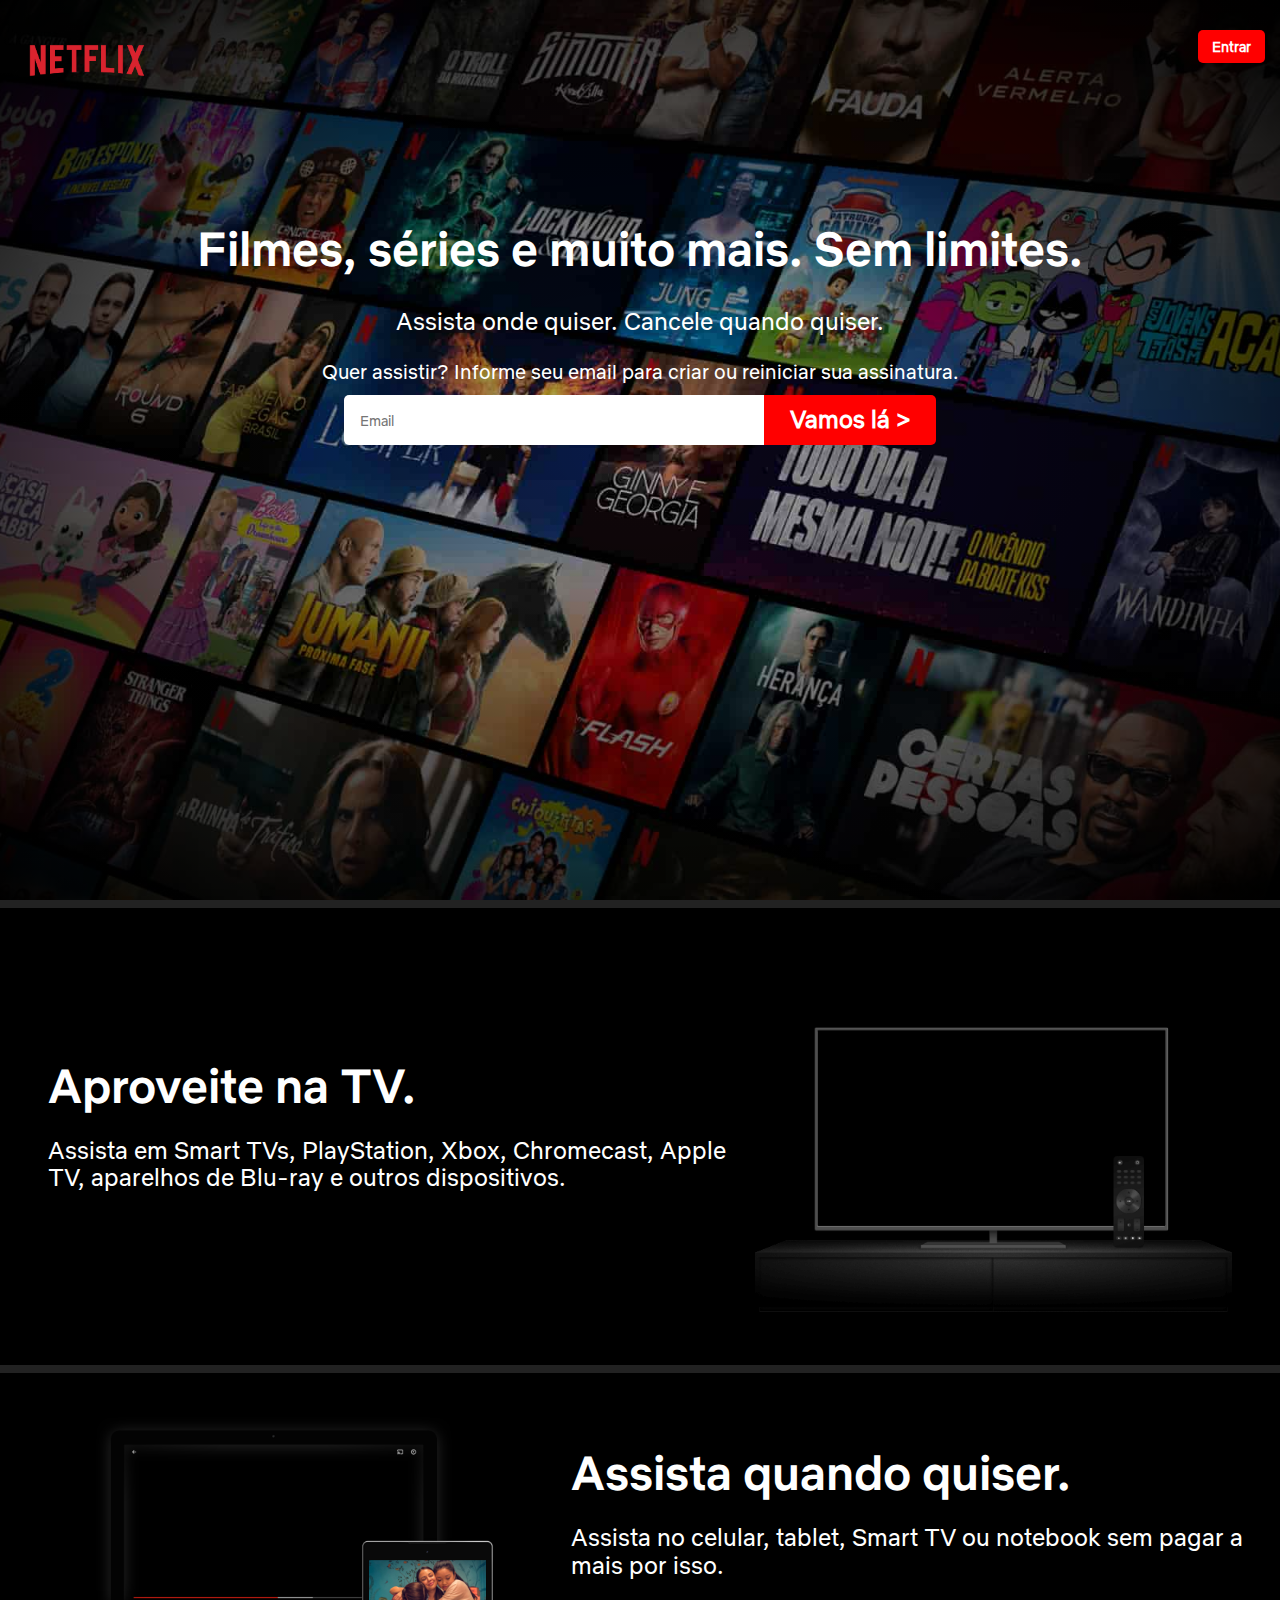
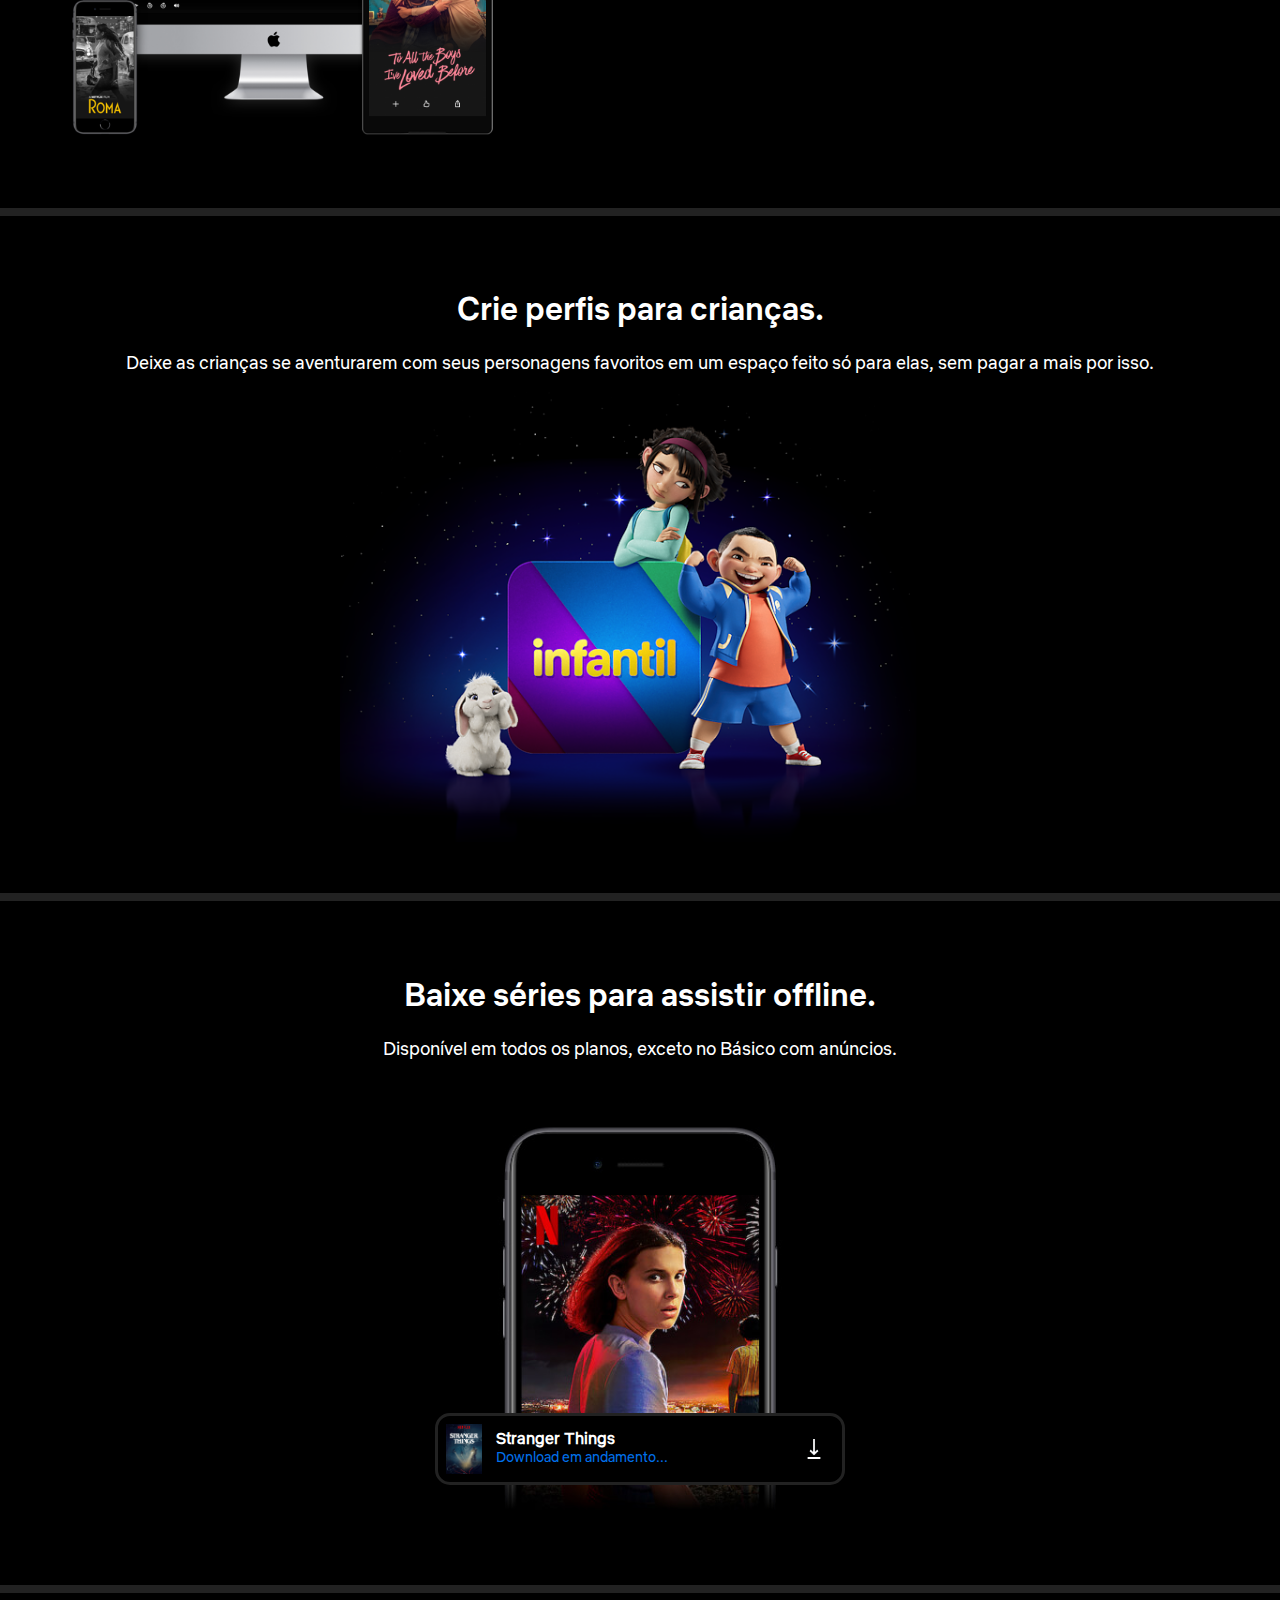
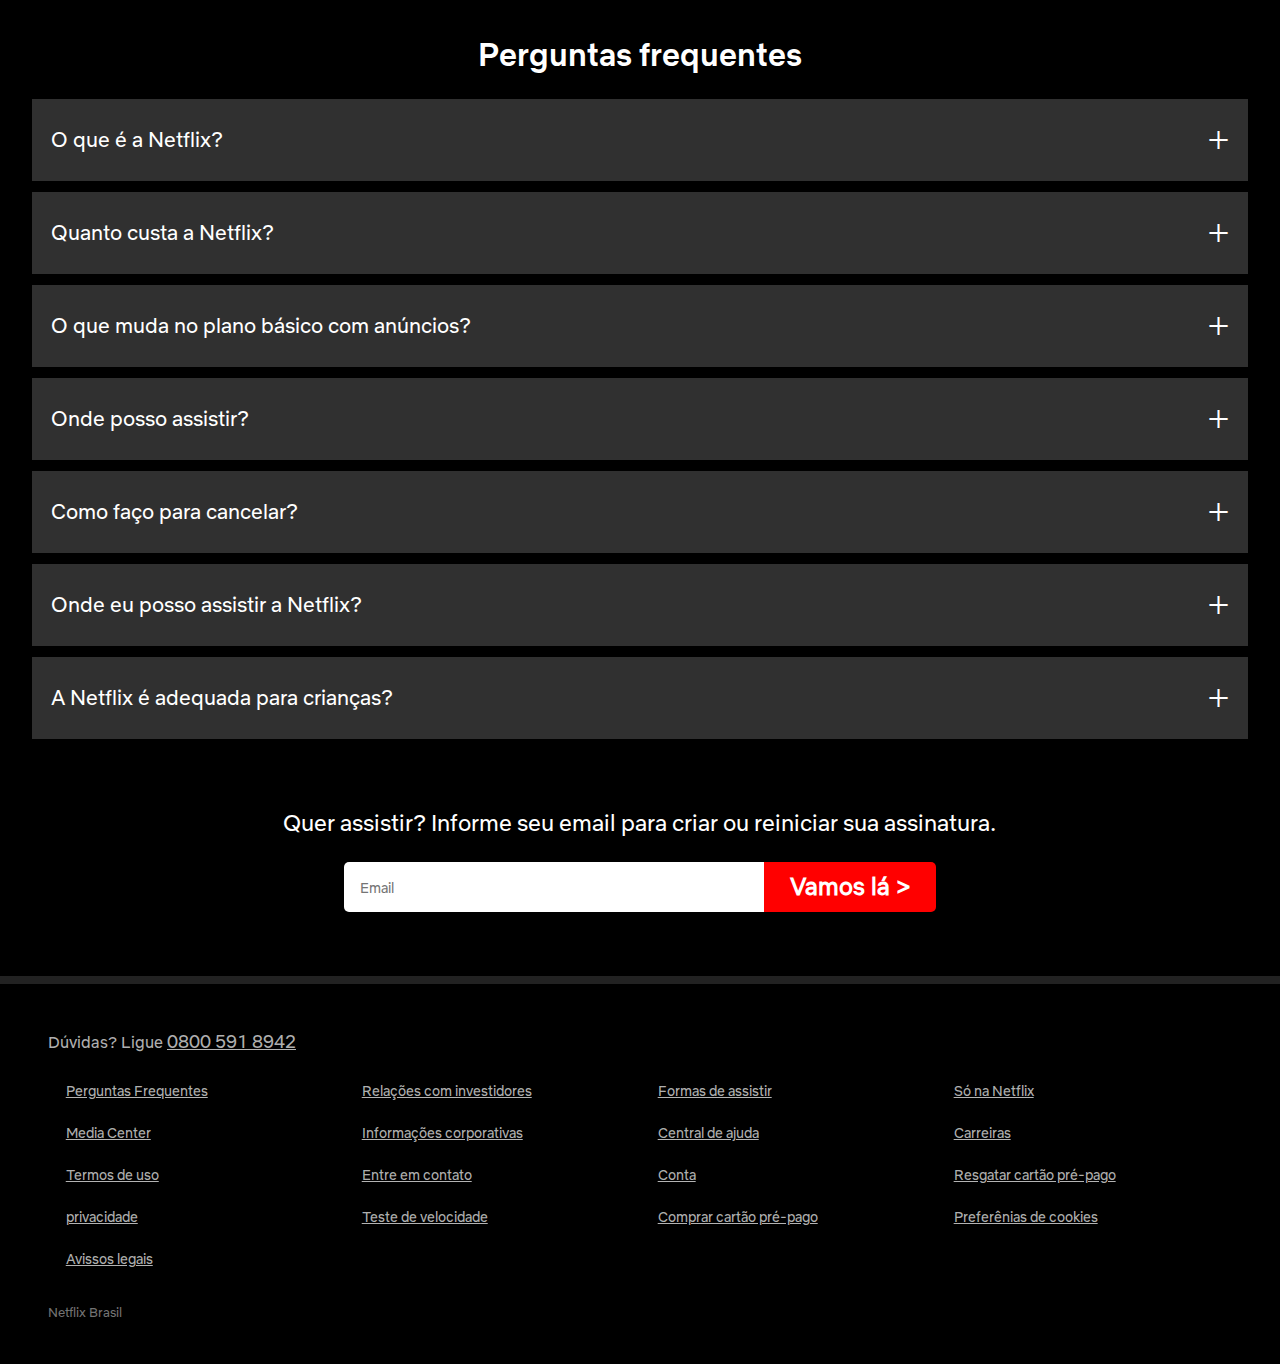
==== commit 7bba42f4: "feat: concluindo responsividade da seção assista" ====
--- a/index.html
+++ b/index.html
@@ -44,8 +44,10 @@
     </section>
 
     <section class="assista">
-        <h2 class="assista__title">Assista quando quiser.</h2>
-        <p class="assista__description">Assista no celular, tablet, Smart TV ou notebook sem pagar a mais por isso.</p>
+        <div>
+            <h2 class="assista__title">Assista quando quiser.</h2>
+            <p class="assista__description">Assista no celular, tablet, Smart TV ou notebook sem pagar a mais por isso.</p>
+        </div>
         <div class="assista__img">
             <img src="src/imgs/device-pile.png" alt="moldura de dispositivos portateis.">
         </div>
--- a/src/css/styles.css
+++ b/src/css/styles.css
@@ -652,4 +652,22 @@
     .aproveite div:nth-child(1) {
         width: 75%;
     }
+
+    .assista {
+        display: flex;
+        text-align: left;
+        gap: 0px 50px;
+    }
+
+    .assista__title {
+        font-size: 3em;
+    }
+
+    .assista__description {
+        font-size: 1.5em;
+    }
+
+    .assista div:nth-child(1) {
+        order: 1;
+    }
 }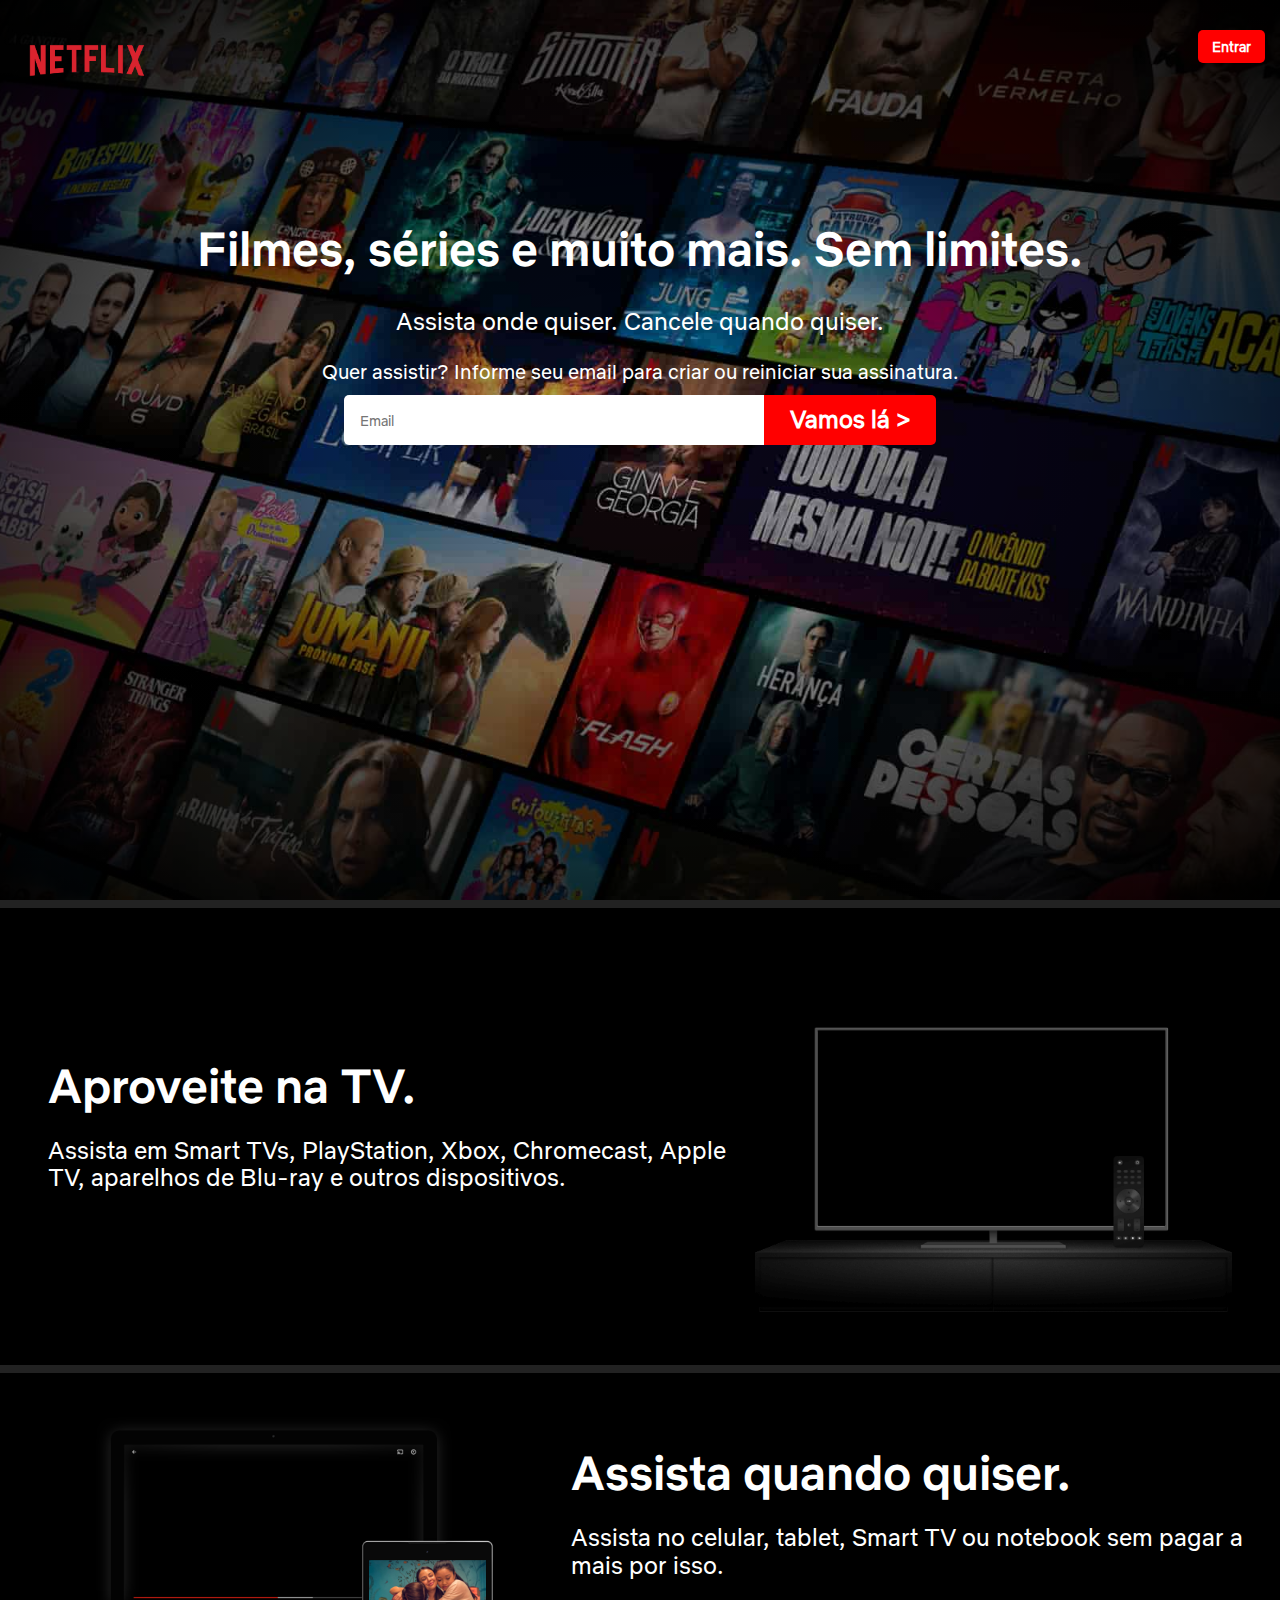
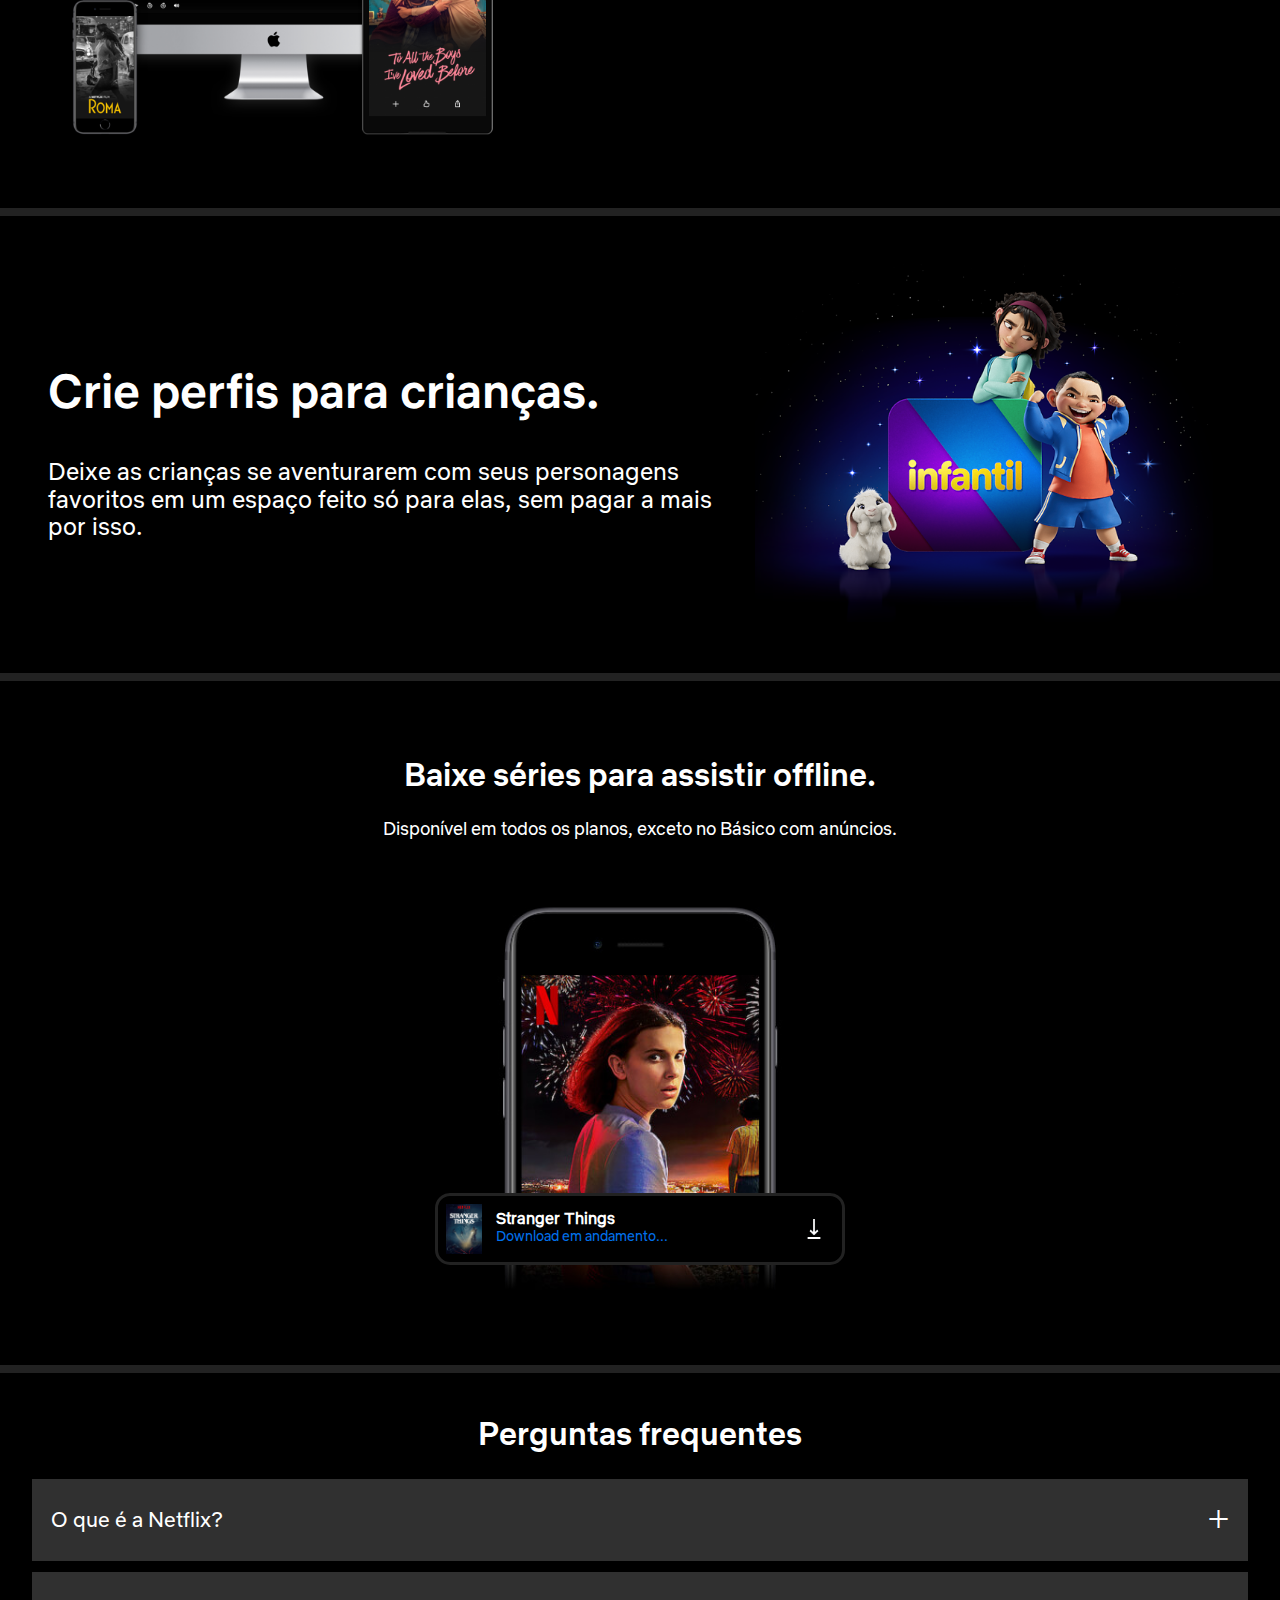
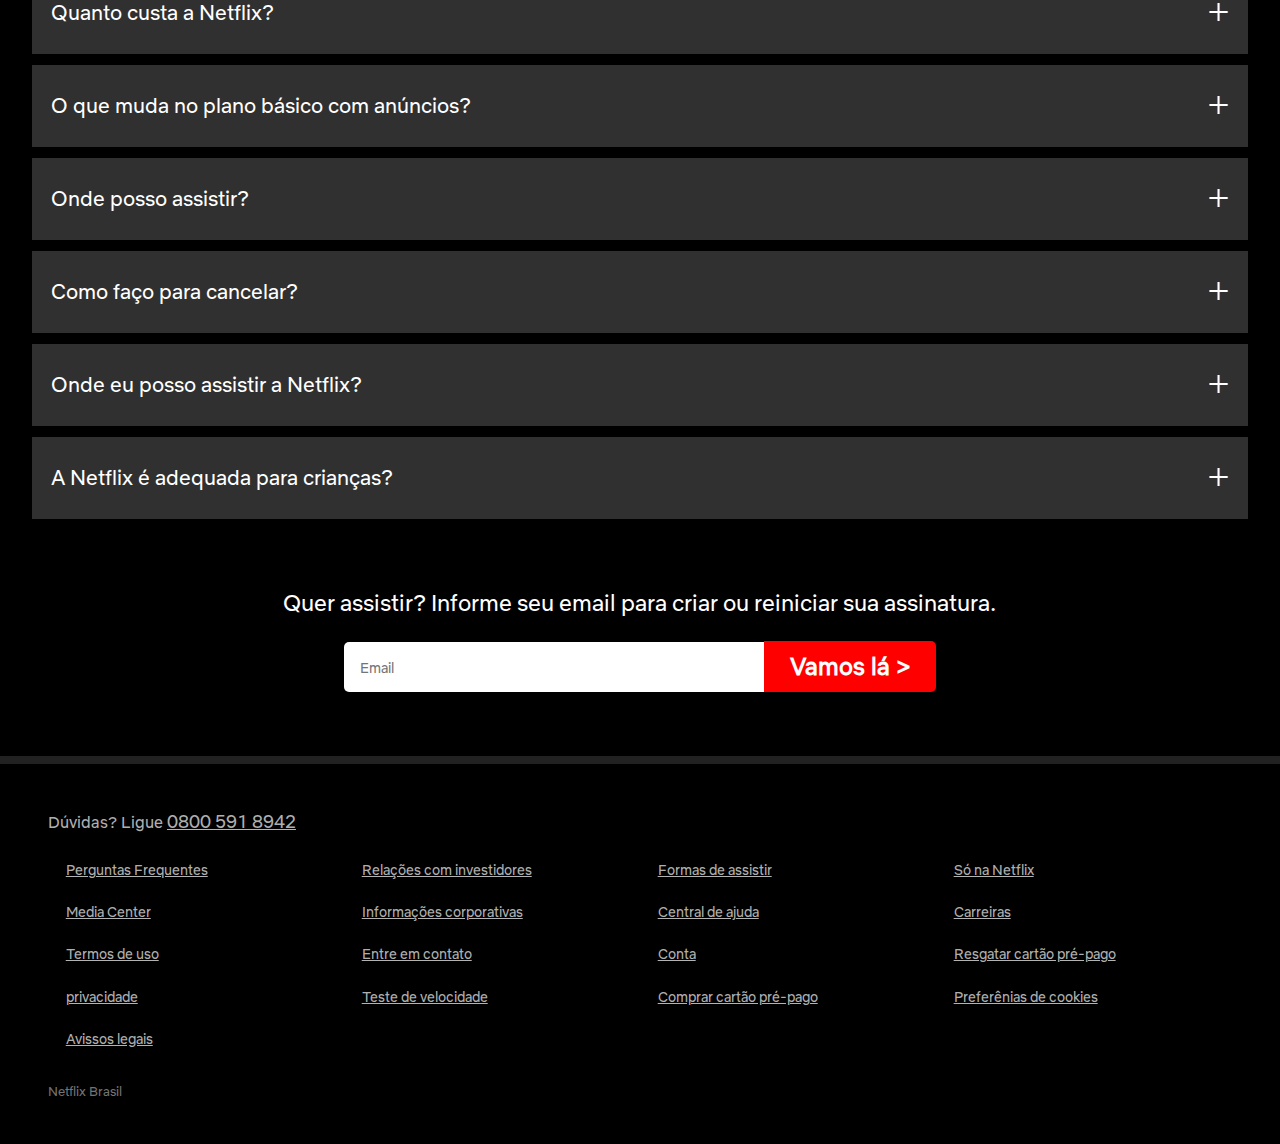
==== commit 11c7121f: "feat: concluindo responsividade da seção kid" ====
--- a/index.html
+++ b/index.html
@@ -54,8 +54,10 @@
     </section>
 
     <section class="kid">
-        <h2 class="kid__title">Crie perfis para crianças.</h2>
-        <p class="kid__description">Deixe as crianças se aventurarem com seus personagens favoritos em um espaço feito só para elas, sem pagar a mais por isso.</p>
+        <div>
+            <h2 class="kid__title">Crie perfis para crianças.</h2>
+            <p class="kid__description">Deixe as crianças se aventurarem com seus personagens favoritos em um espaço feito só para elas, sem pagar a mais por isso.</p>
+        </div>
         <div class="kid__img">
             <img src="src/imgs/crianca.png" alt="imagem de representação infantil.">
         </div>
--- a/src/css/styles.css
+++ b/src/css/styles.css
@@ -670,4 +670,22 @@
     .assista div:nth-child(1) {
         order: 1;
     }
+
+    .kid {
+        display: flex;
+        text-align: left;     
+        align-items: center;   
+    }
+
+    .kid__title {
+        font-size: 3em;
+    }
+
+    .kid__description {
+        font-size: 1.5em;
+    }
+
+    .kid div:nth-child(1) {
+        width: 75%;
+    }
 }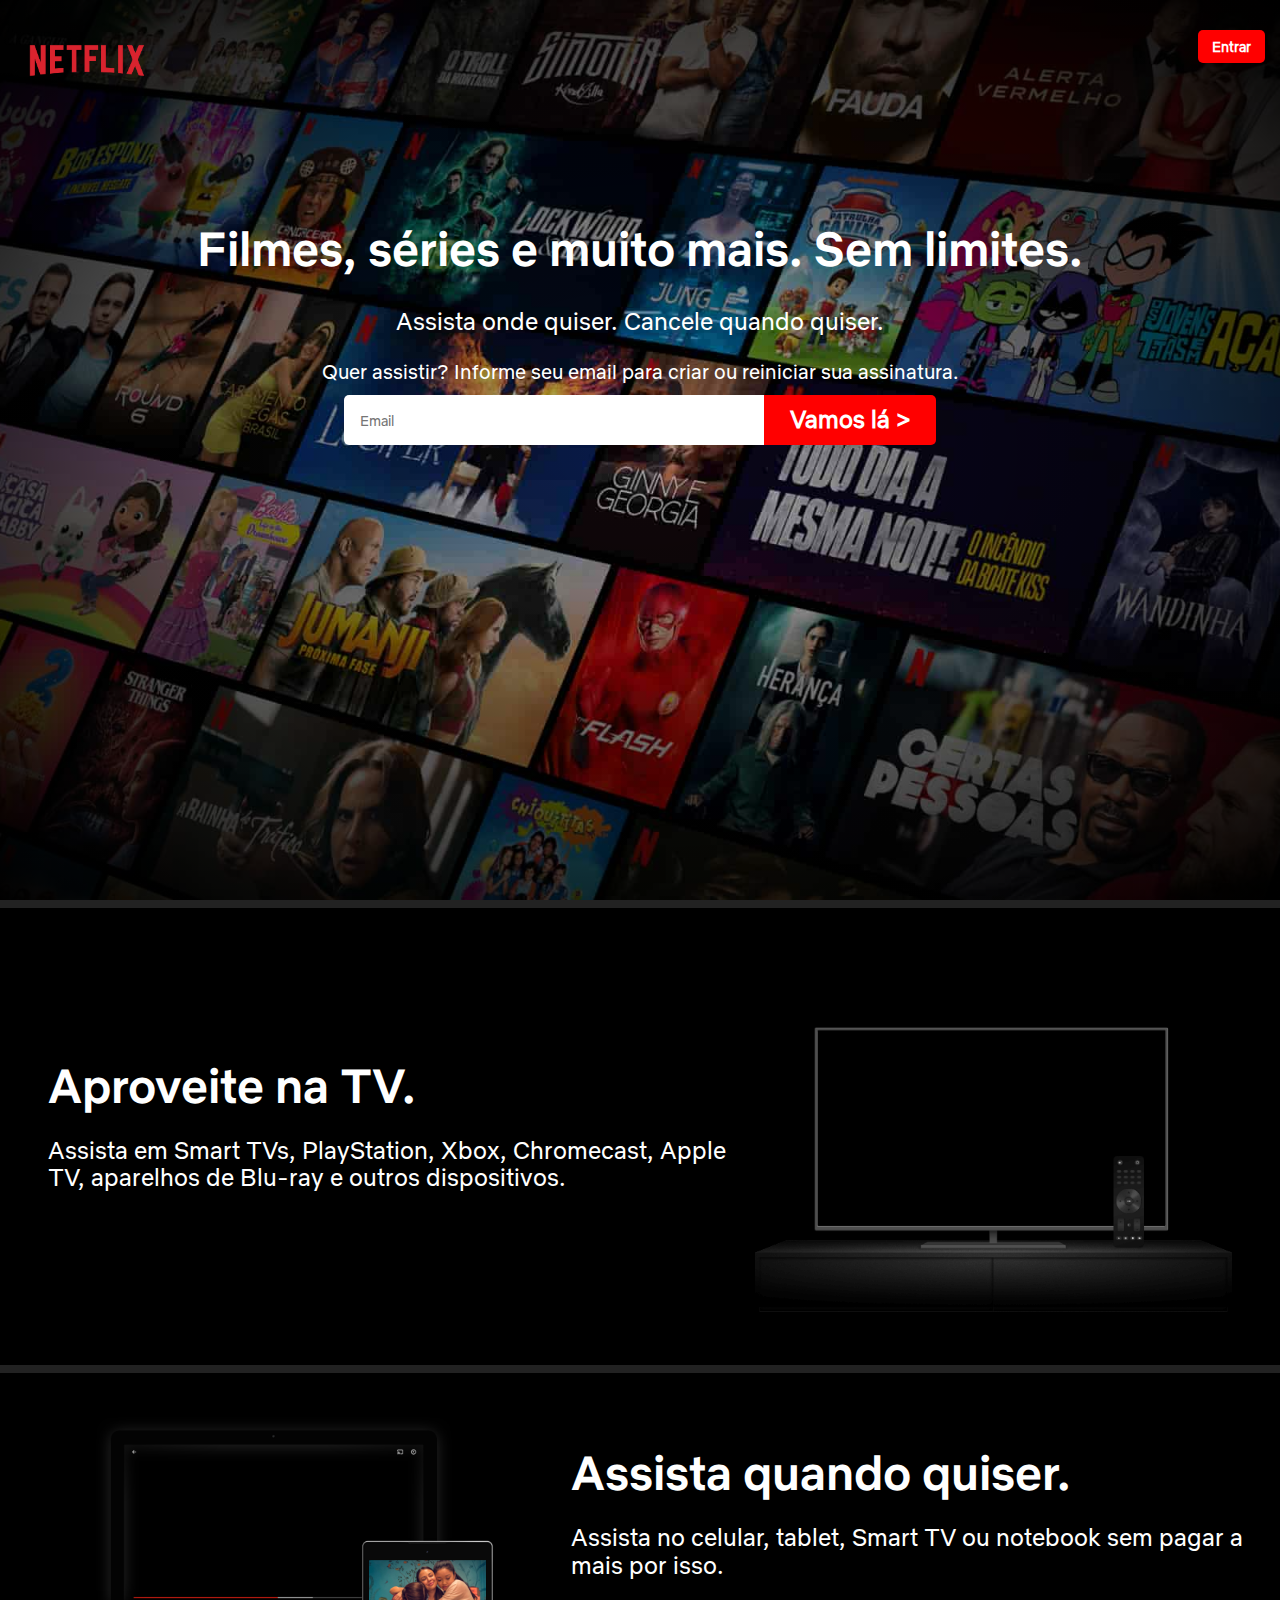
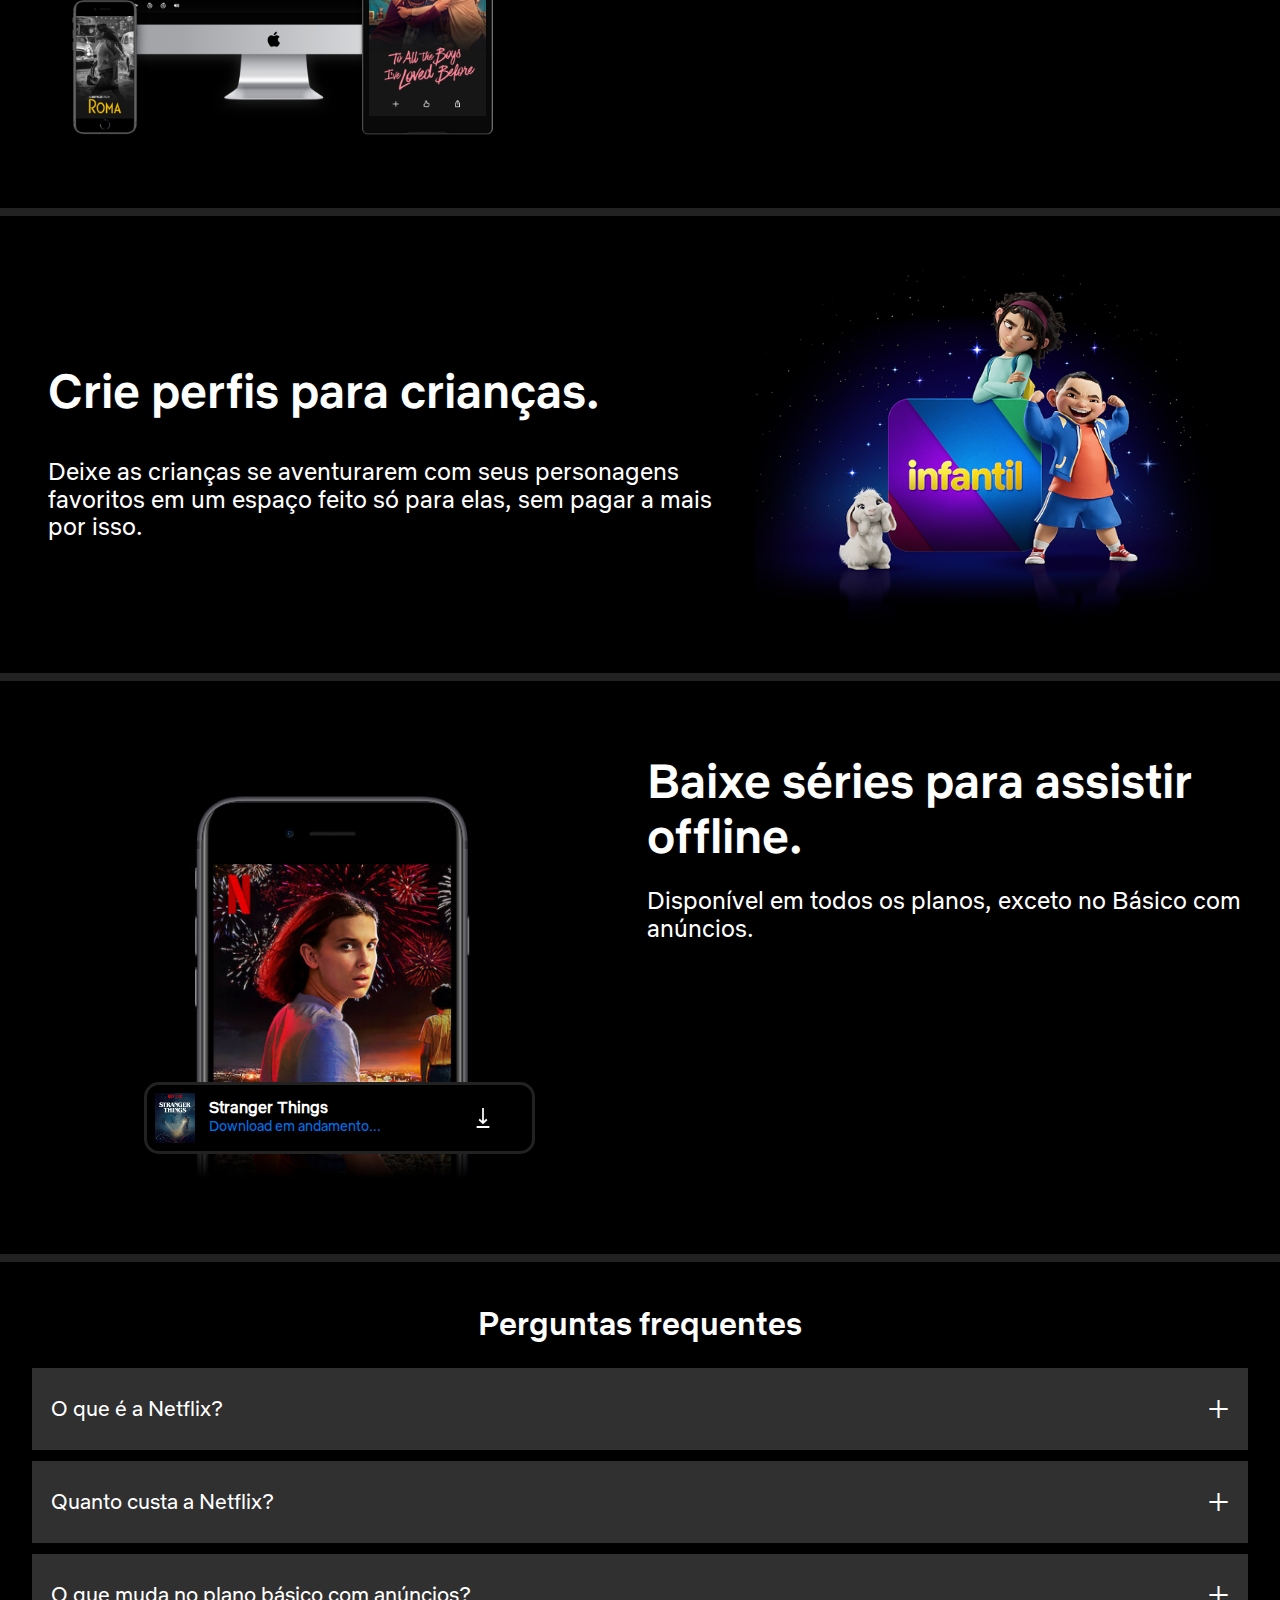
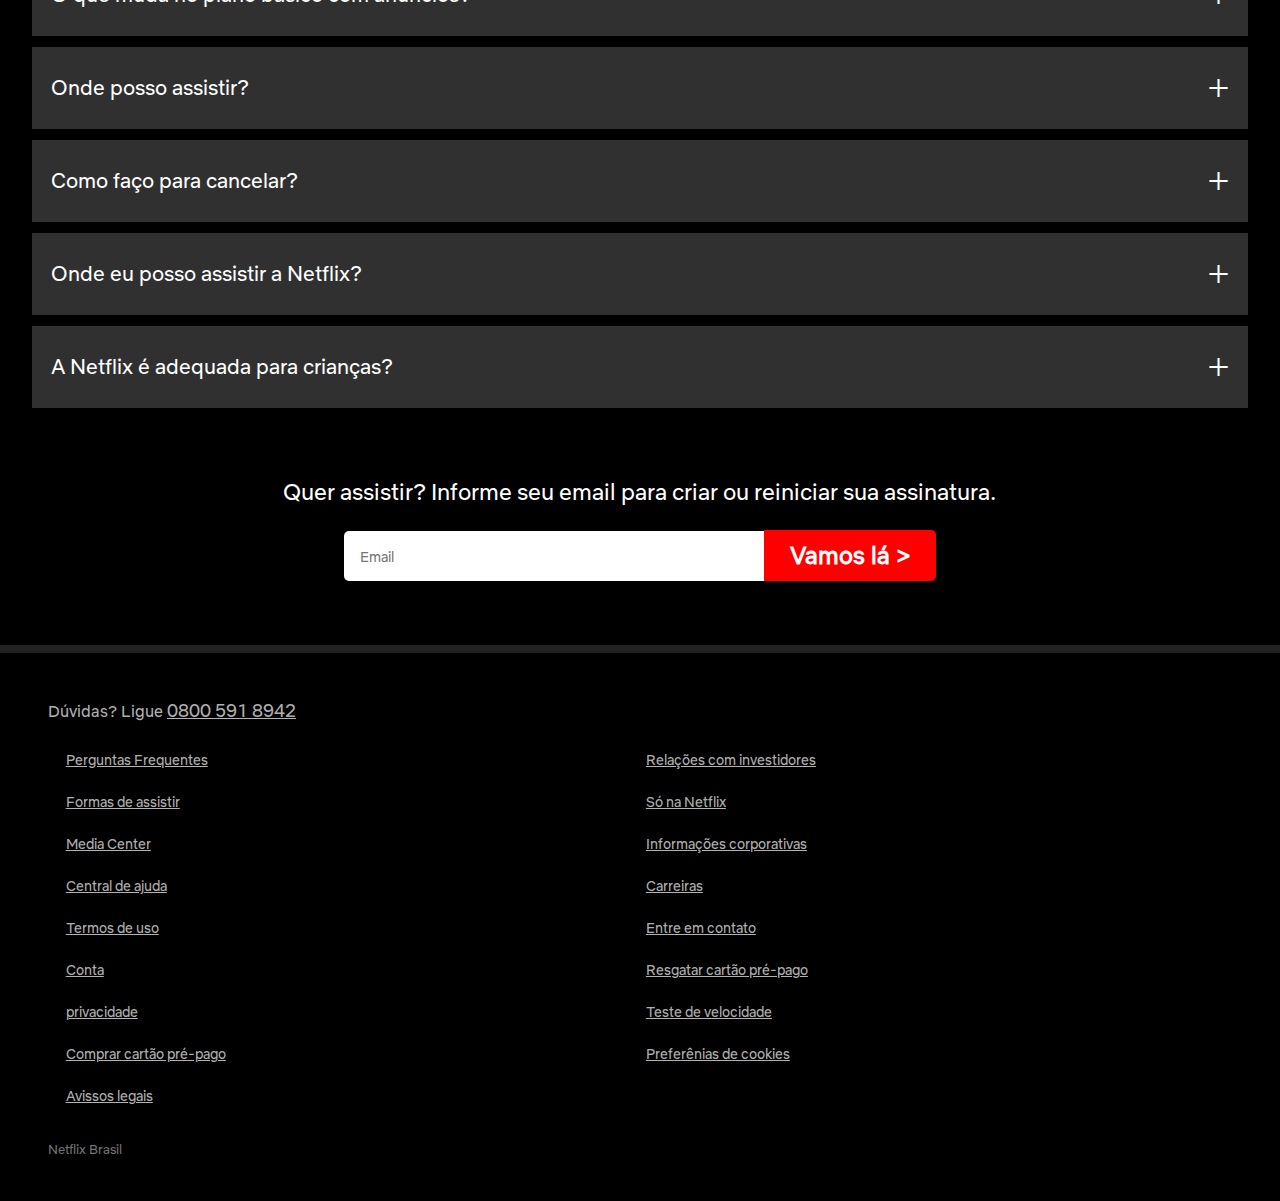
==== commit 89911797: "feat: concluindo responsividade da seção baixe 960px" ====
--- a/index.html
+++ b/index.html
@@ -64,16 +64,20 @@
     </section>
 
     <section class="baixe">
-        <h2 class="baixe__title">Baixe séries para assistir offline.</h2>
-        <p class="baixe__description">Disponível em todos os planos, exceto no Básico com anúncios.</p>
-        <img class="baixe__img" src="src/imgs/mobile-0819.jpg" alt="imagem de um dispositivo móvel.">
-        <div class="baixe__download">
-            <img src="src/imgs/boxshot.png" alt="capa do stranger things">
-            <div>
-                <p class="baixe__download__title">Stranger Things</p>
-                <p class="baixe__download__description">Download em andamento...</p>
+        <div>
+            <h2 class="baixe__title">Baixe séries para assistir offline.</h2>
+            <p class="baixe__description">Disponível em todos os planos, exceto no Básico com anúncios.</p>
+        </div>
+        <div>
+            <img class="baixe__img" src="src/imgs/mobile-0819.jpg" alt="imagem de um dispositivo móvel.">
+            <div class="baixe__download">
+                <img src="src/imgs/boxshot.png" alt="capa do stranger things">
+                <div>
+                    <p class="baixe__download__title">Stranger Things</p>
+                    <p class="baixe__download__description">Download em andamento...</p>
+                </div>
+                <img class="baixe__download__icon" src="src/imgs/download.gif" alt="icone de download">
             </div>
-            <img class="baixe__download__icon" src="src/imgs/download.gif" alt="icone de download">
         </div>
     </section>
 
--- a/src/css/styles.css
+++ b/src/css/styles.css
@@ -688,4 +688,45 @@
     .kid div:nth-child(1) {
         width: 75%;
     }
+
+    .baixe {
+        display: flex;
+        text-align: left;
+        align-items: flex-start;
+    }
+
+    .baixe div:nth-child(1) {
+        order: 1;
+    }
+
+    .baixe__title {
+        font-size: 3em;
+        margin: .5em 0;
+    }
+    
+    .baixe__description {
+        font-size: 1.5em;
+    }
+
+    .baixe div:nth-child(2) {
+        width: 60%;
+    }
+
+    .baixe div:nth-child(2) img{
+        max-width: 100%;
+    }
+
+    .baixe__download__title {
+        width: 120%;
+    }
+
+    .baixe__download__icon {
+        margin: 0;
+    }
+
+    .footer__list li {
+        width: 46%;
+        float: left;
+        margin: 1% 1.5%;
+     }   
 }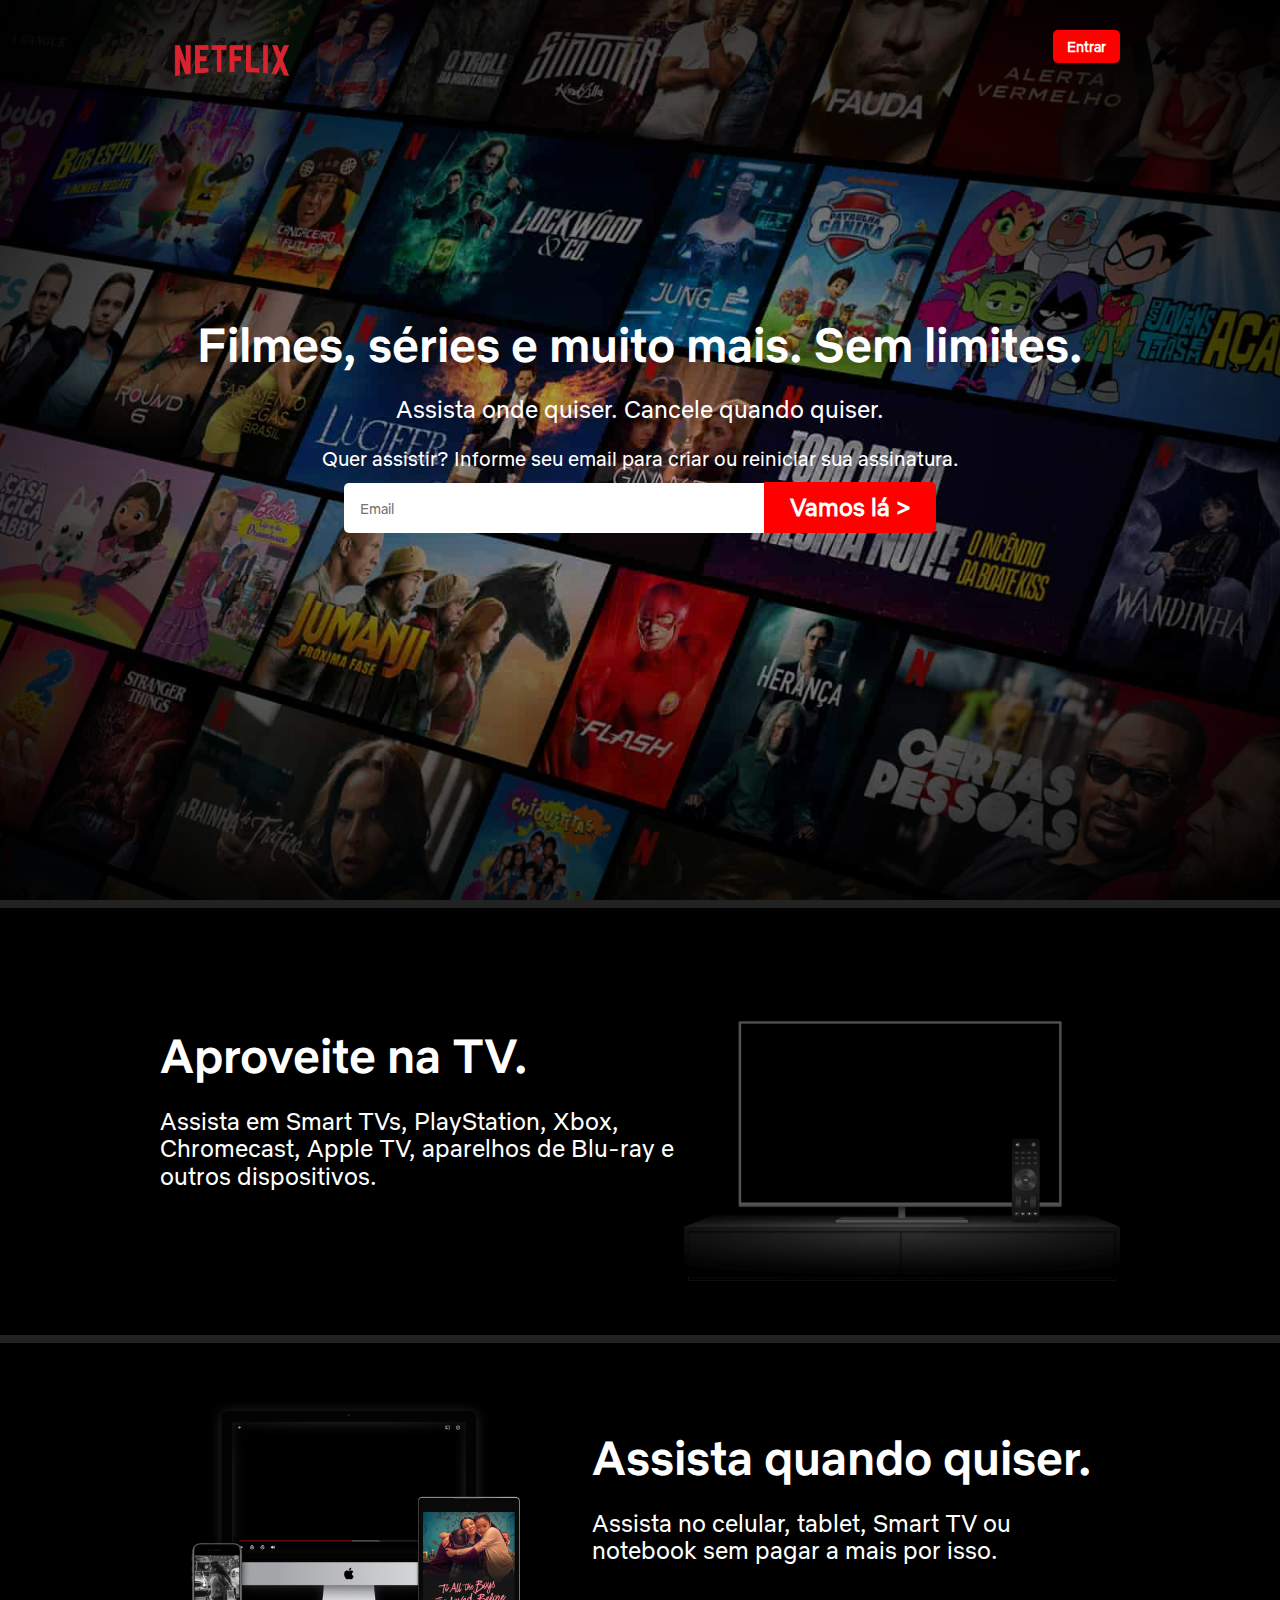
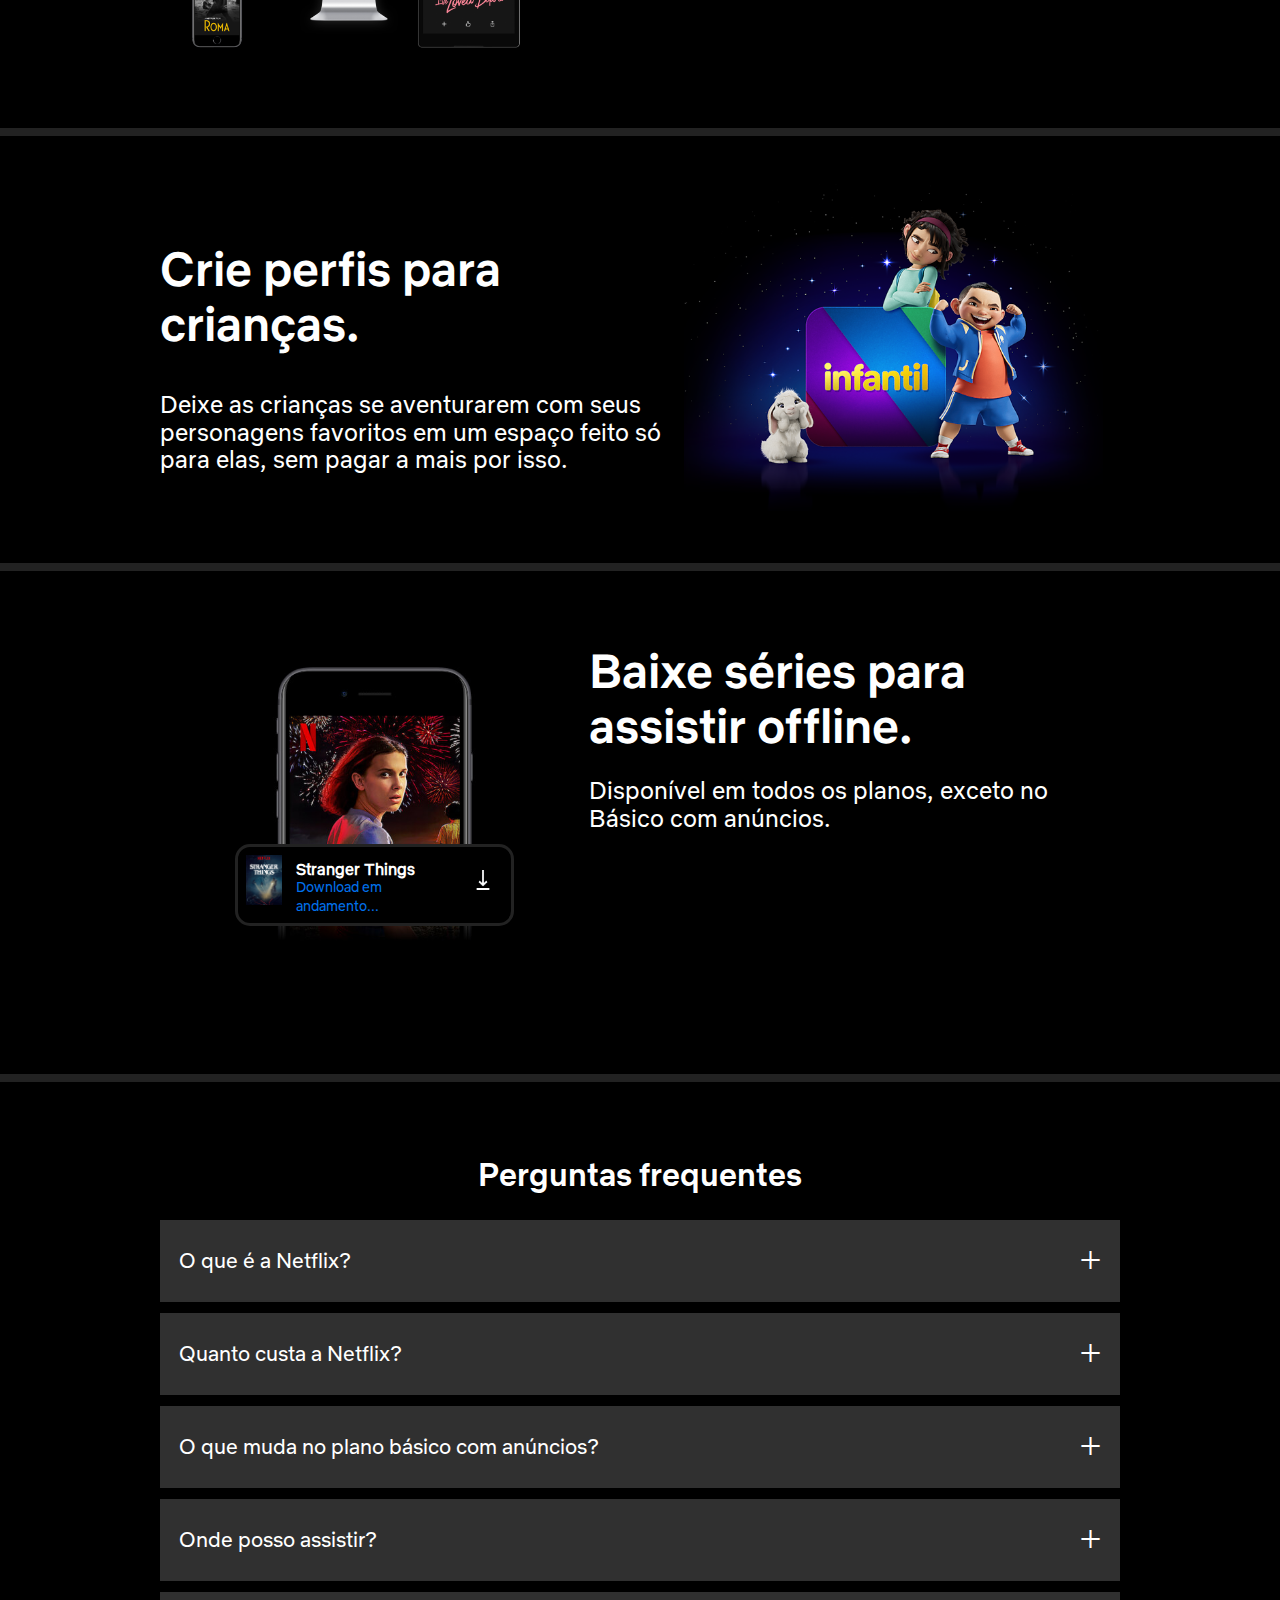
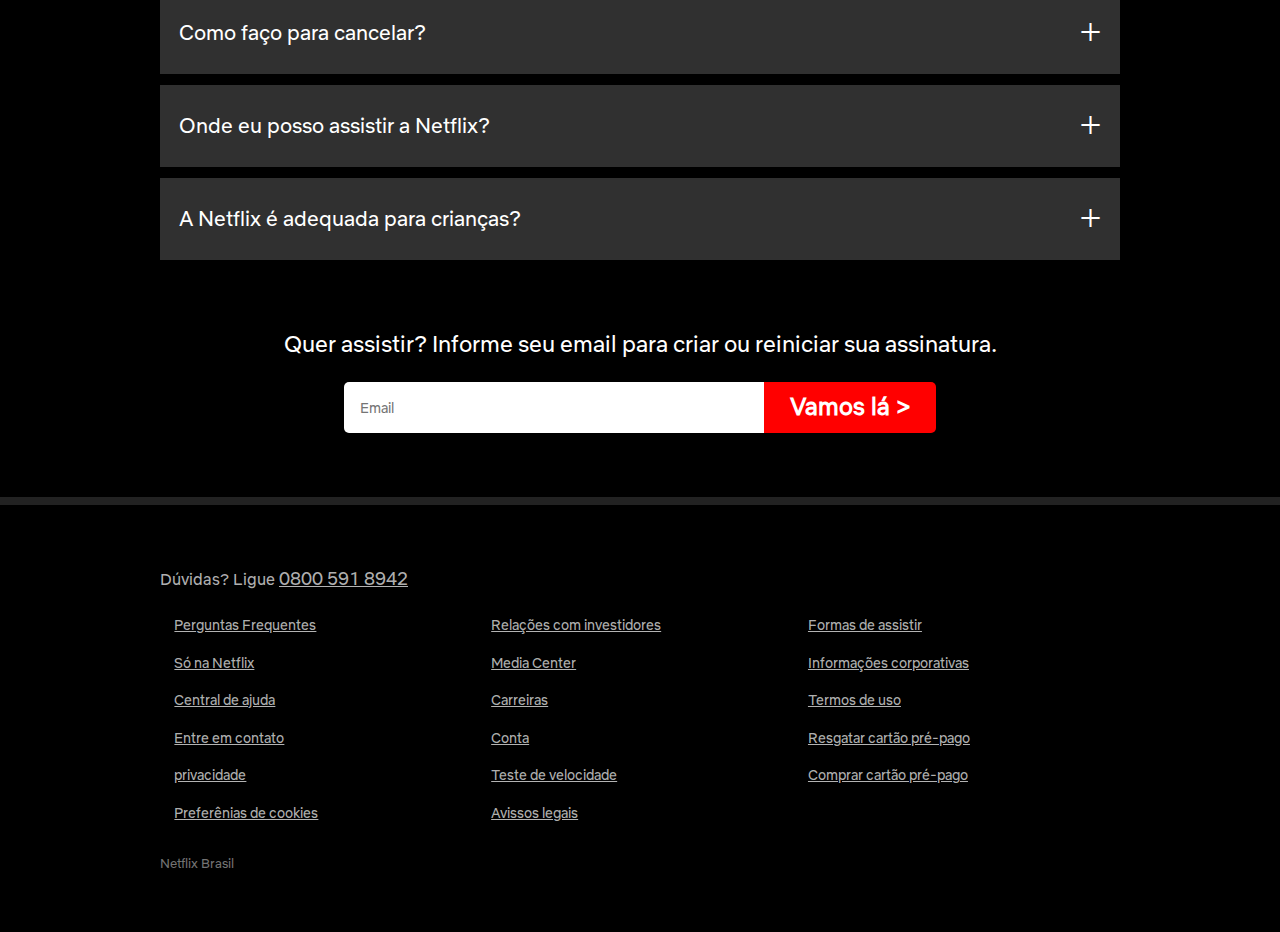
==== commit be1df9bd: "feat: criando a responsividade de 1200px" ====
--- a/index.html
+++ b/index.html
@@ -12,7 +12,7 @@
     <title>Viniflix</title>
 </head>
 <body>
-    <div class="background">
+    <div class="background espacamento">
         <header class="header">
             <div class="header__logo">
                 <img src="src/imgs/logo.png" alt="logo da netflix.">
@@ -33,7 +33,7 @@
         </section>
     </div>
 
-    <section class="aproveite">
+    <section class="aproveite espacamento">
         <div>
             <h2 class="aproveite__title">Aproveite na TV.</h2>
             <p class="aproveite__description">Assista em Smart TVs, PlayStation, Xbox, Chromecast, Apple TV, aparelhos de Blu-ray e outros dispositivos.</p>
@@ -43,7 +43,7 @@
         </div>
     </section>
 
-    <section class="assista">
+    <section class="assista espacamento">
         <div>
             <h2 class="assista__title">Assista quando quiser.</h2>
             <p class="assista__description">Assista no celular, tablet, Smart TV ou notebook sem pagar a mais por isso.</p>
@@ -53,7 +53,7 @@
         </div>
     </section>
 
-    <section class="kid">
+    <section class="kid espacamento">
         <div>
             <h2 class="kid__title">Crie perfis para crianças.</h2>
             <p class="kid__description">Deixe as crianças se aventurarem com seus personagens favoritos em um espaço feito só para elas, sem pagar a mais por isso.</p>
@@ -63,7 +63,7 @@
         </div>
     </section>
 
-    <section class="baixe">
+    <section class="baixe espacamento">
         <div>
             <h2 class="baixe__title">Baixe séries para assistir offline.</h2>
             <p class="baixe__description">Disponível em todos os planos, exceto no Básico com anúncios.</p>
@@ -81,7 +81,7 @@
         </div>
     </section>
 
-    <section class="perguntas">
+    <section class="perguntas espacamento">
         <h2 class="perguntas__title">Perguntas frequentes</h2>
         <ul class="perguntas__list">
             <li>
@@ -166,7 +166,7 @@
         </form>
     </section>   
     
-    <footer class="footer">
+    <footer class="footer espacamento">
         <p class="footer__text">Dúvidas? Ligue <a href="#">0800 591 8942</a></p>
         <ul class="footer__list clearfix">
             <li><a href="#">Perguntas Frequentes</a></li>
--- a/src/css/styles.css
+++ b/src/css/styles.css
@@ -113,8 +113,9 @@
 .aproveite {
     text-align: center;
     border-bottom: 8px solid #222;
-    padding-bottom: 5em;
-    padding-top: 1em;
+    padding: 1em 1em 5em;
+   /*  padding-bottom: 5em;
+    padding-top: 1em; */
 }
 
 .aproveite__title {
@@ -376,11 +377,14 @@
 
     .topContent {
         border: none;
-    }
-
-   /*  .topContent__title {
-        font-size: 3.125em;
-    } */
+        padding: 0;
+        padding-bottom: 2em;
+    }
+
+   .topContent__title {
+        padding: 0;
+        margin: 0;
+    }
 
     /* .topContent__subtitle {
         font-size: 1.625em;
@@ -394,7 +398,7 @@
     }
 
     .forms input[type='email'] {
-        width: 90%;
+        width: 80%;
         padding: .8em 0.5em;
     }
 
@@ -510,6 +514,11 @@
 }
 
 @media screen and (min-width: 600px) {
+
+    .topContent__title {
+        padding-top: 2em;
+    }
+
     .forms input[type='email'] {
         width: 50%;
         border-radius: 0;
@@ -545,6 +554,11 @@
 }
 
 @media screen and (min-width: 710px) {
+    
+    .aproveite {
+        padding: 3em 1em;
+    }
+
     .forms input[type='email'] {
         width: 390px;
     }
@@ -555,11 +569,11 @@
 }
 
 @media screen and (min-width: 740px) {
-    .topContent__paragraf {
+    /* .topContent__paragraf {
         font-size: 1.437em;
     }
 
-    /* .forms input[type='email'] {
+    .forms input[type='email'] {
         width: 50%;
         margin: auto;
         margin-bottom: 1em;
@@ -568,11 +582,11 @@
 
     .forms input[type='submit'] {
         width: 30%;
-    } */
-
-/*     .forms input[type='email']::placeholder {
+    } 
+
+    .forms input[type='email']::placeholder {
         font-size: 1em;
-    } */
+    }  */
 
     .aproveite__img {
         width: 37.5em;
@@ -606,8 +620,8 @@
         width: 23%;
         float: left;
         margin: 1% 1%;
-    } */
-}
+    }  */
+} 
 
 @media screen and (min-width: 810px) {
     .footer__list li {
@@ -623,8 +637,11 @@
     }
 
     .topContent__title {
+        width: 15em;
         font-size: 3em;
         margin-top: 2em;
+        margin-left: auto;
+        margin-right: auto;
     }
 
     .topContent__subtitle {
@@ -729,4 +746,35 @@
         float: left;
         margin: 1% 1.5%;
      }   
-}+}
+
+@media screen and (min-width: 1000px){
+    .topContent__title{
+        width: 100%;
+    }
+
+    .footer__list li {
+        width: 30%;
+        float: left;
+        margin: 1% 1.5%;
+     } 
+}
+
+@media screen and (min-width: 1200px) {
+    .espacamento {
+        padding: 0 10em;
+    }
+
+    .header {
+        padding-left: 0;
+        padding-right: 0;
+    }
+
+    .aproveite, .assista, .kid, .baixe, .perguntas, .footer {
+        padding-top: 3em;
+        padding-bottom: 3em;
+    }
+
+}
+
+    